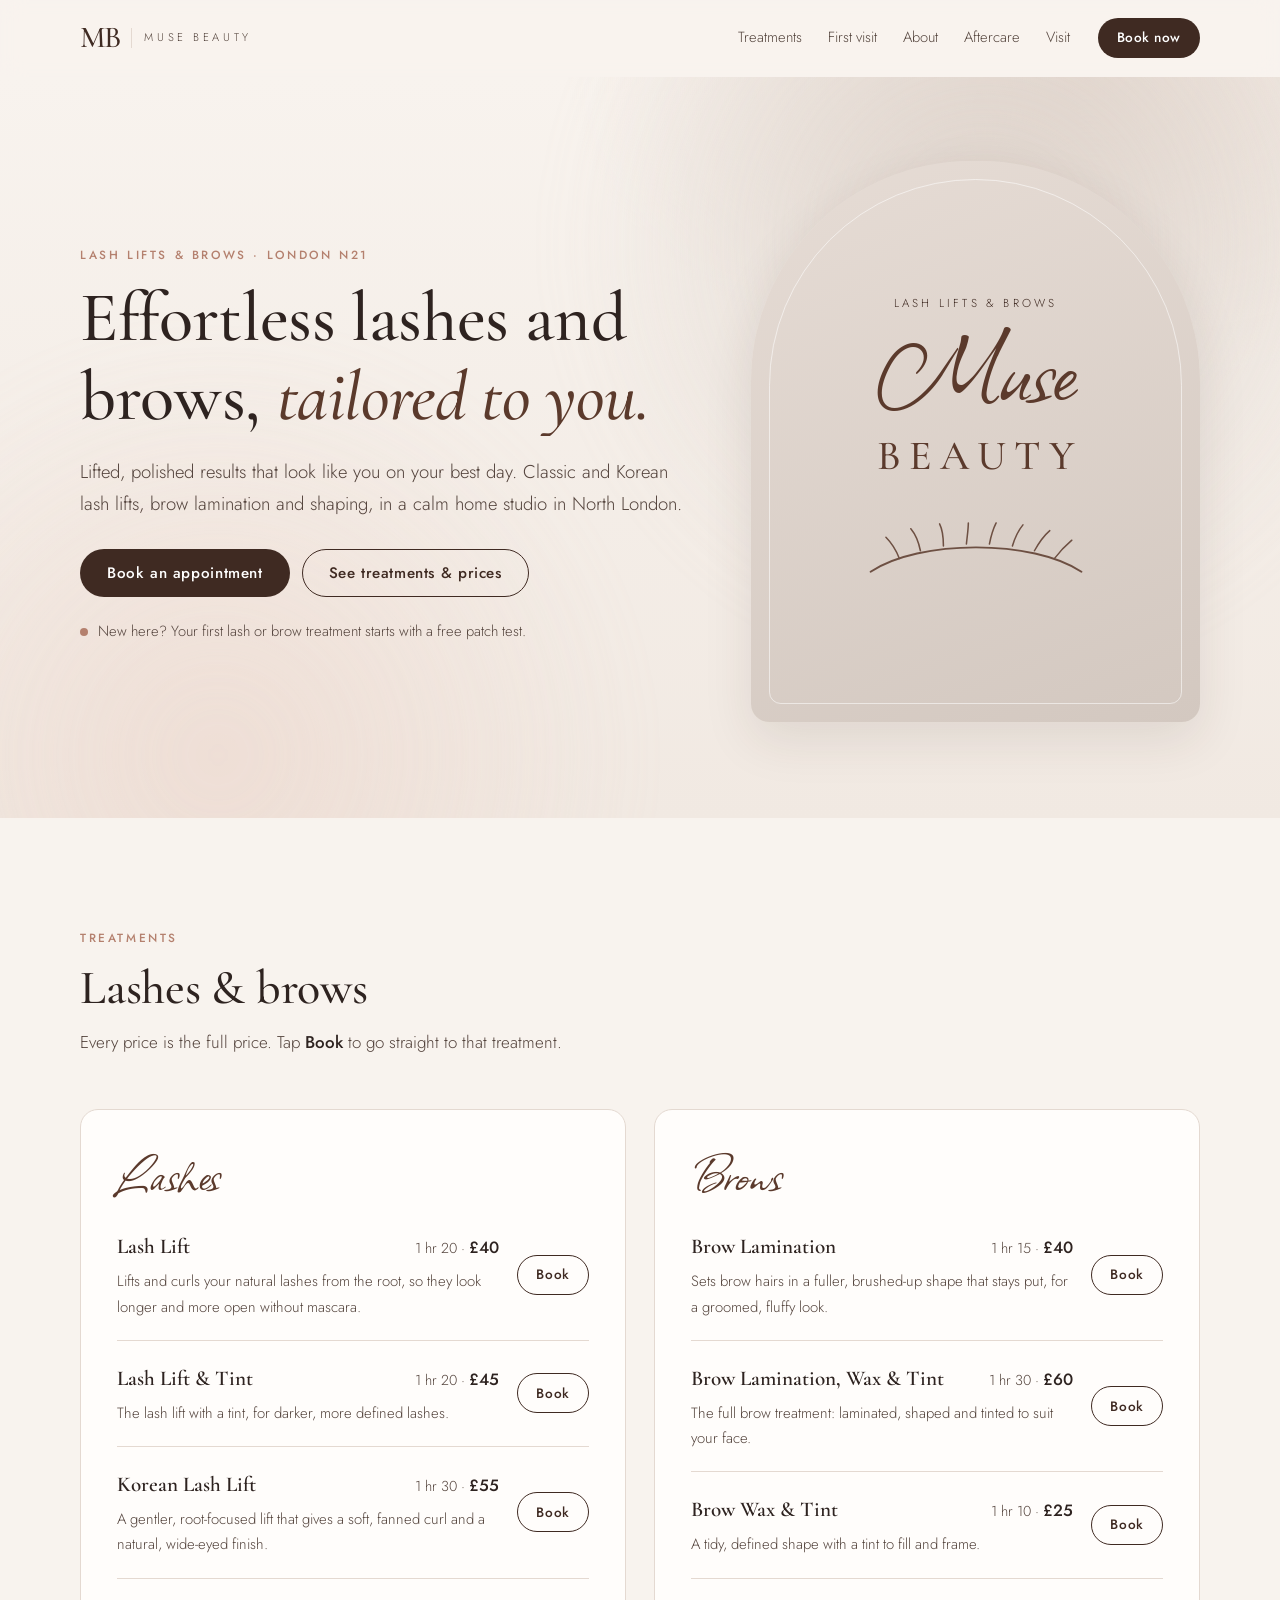
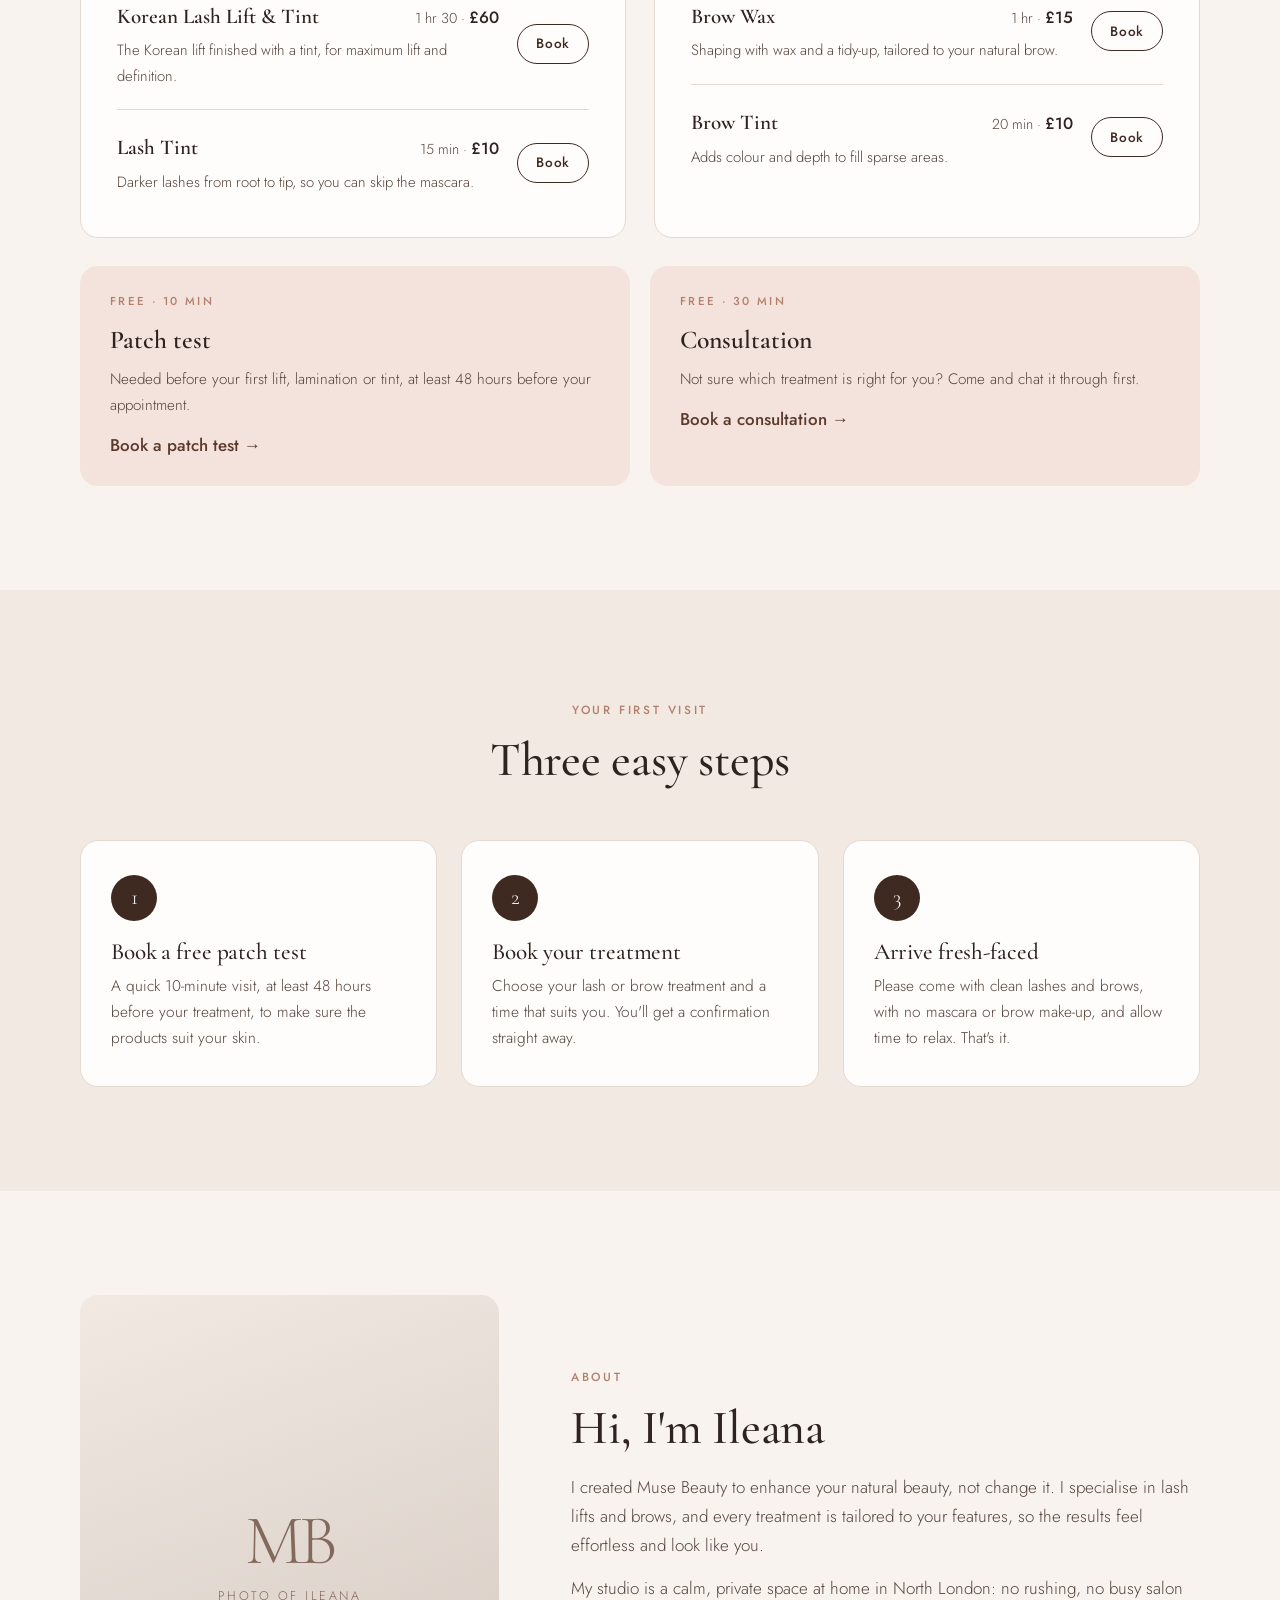
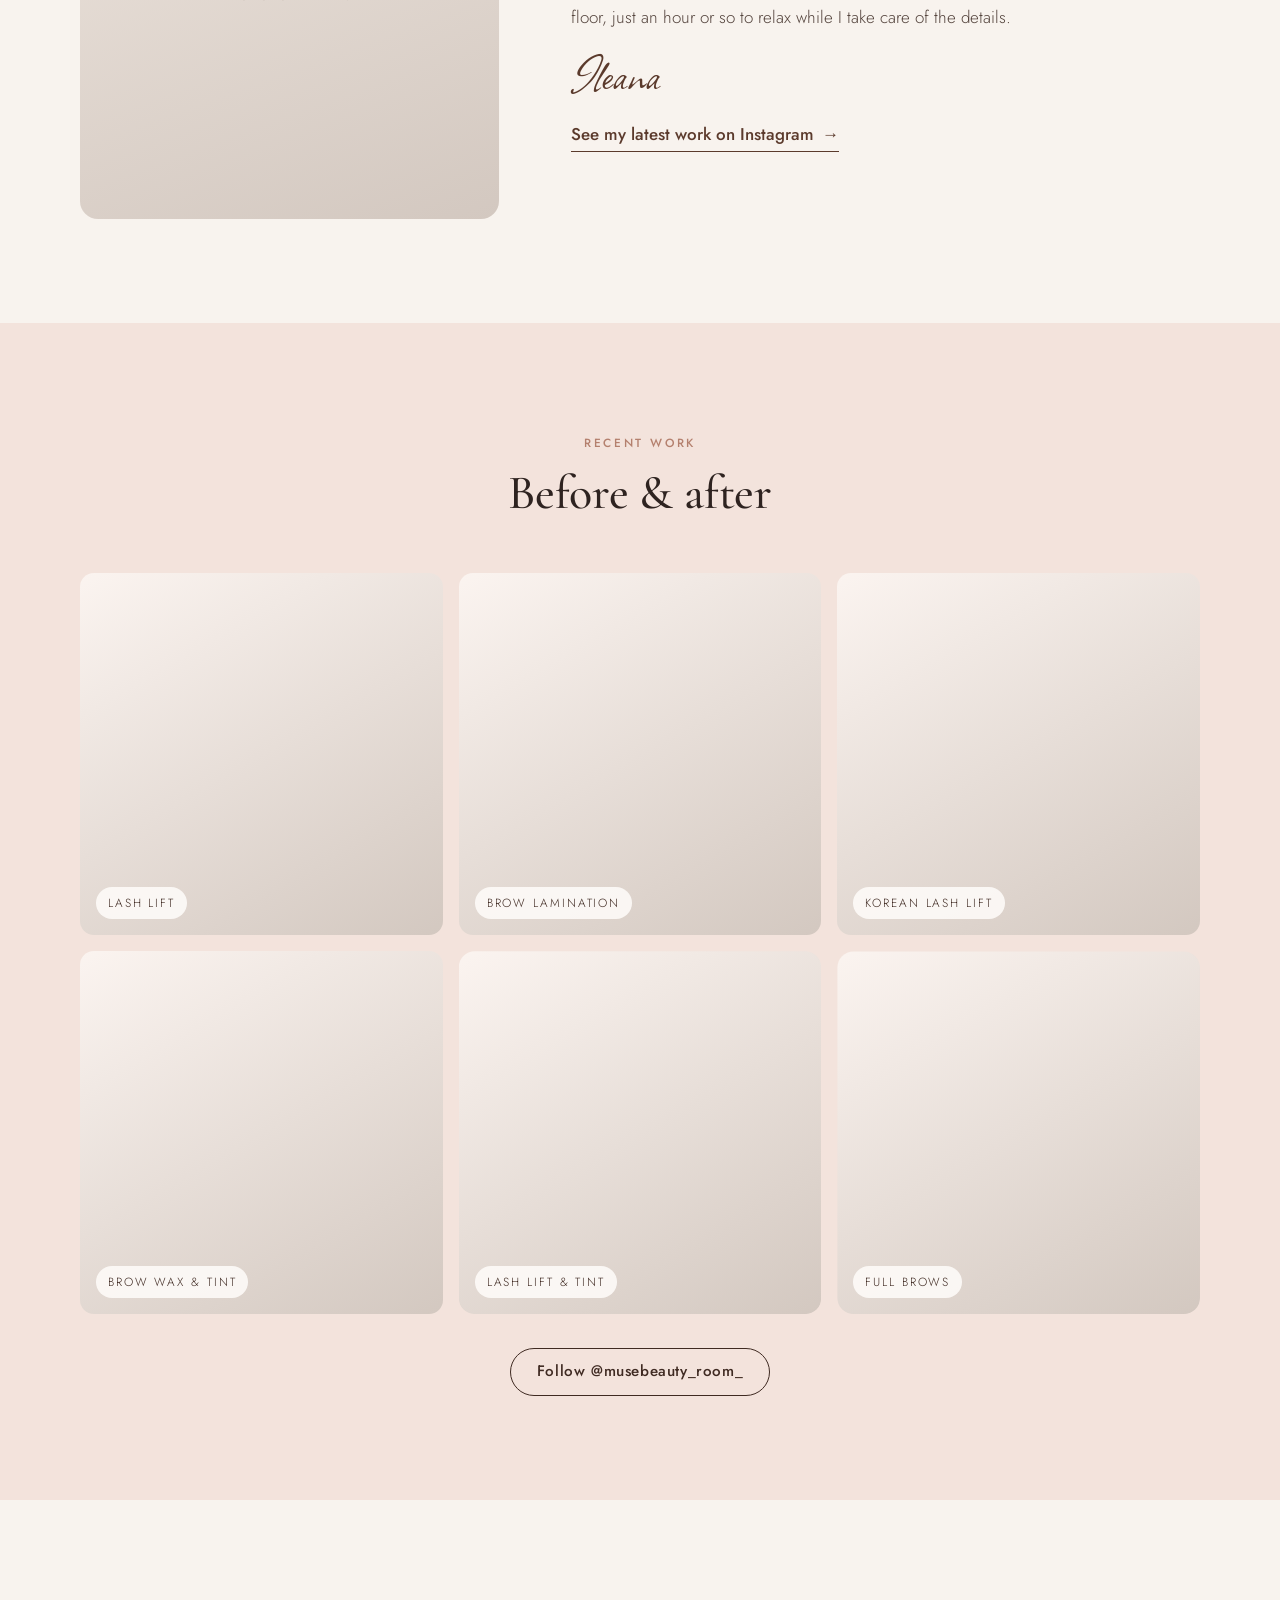
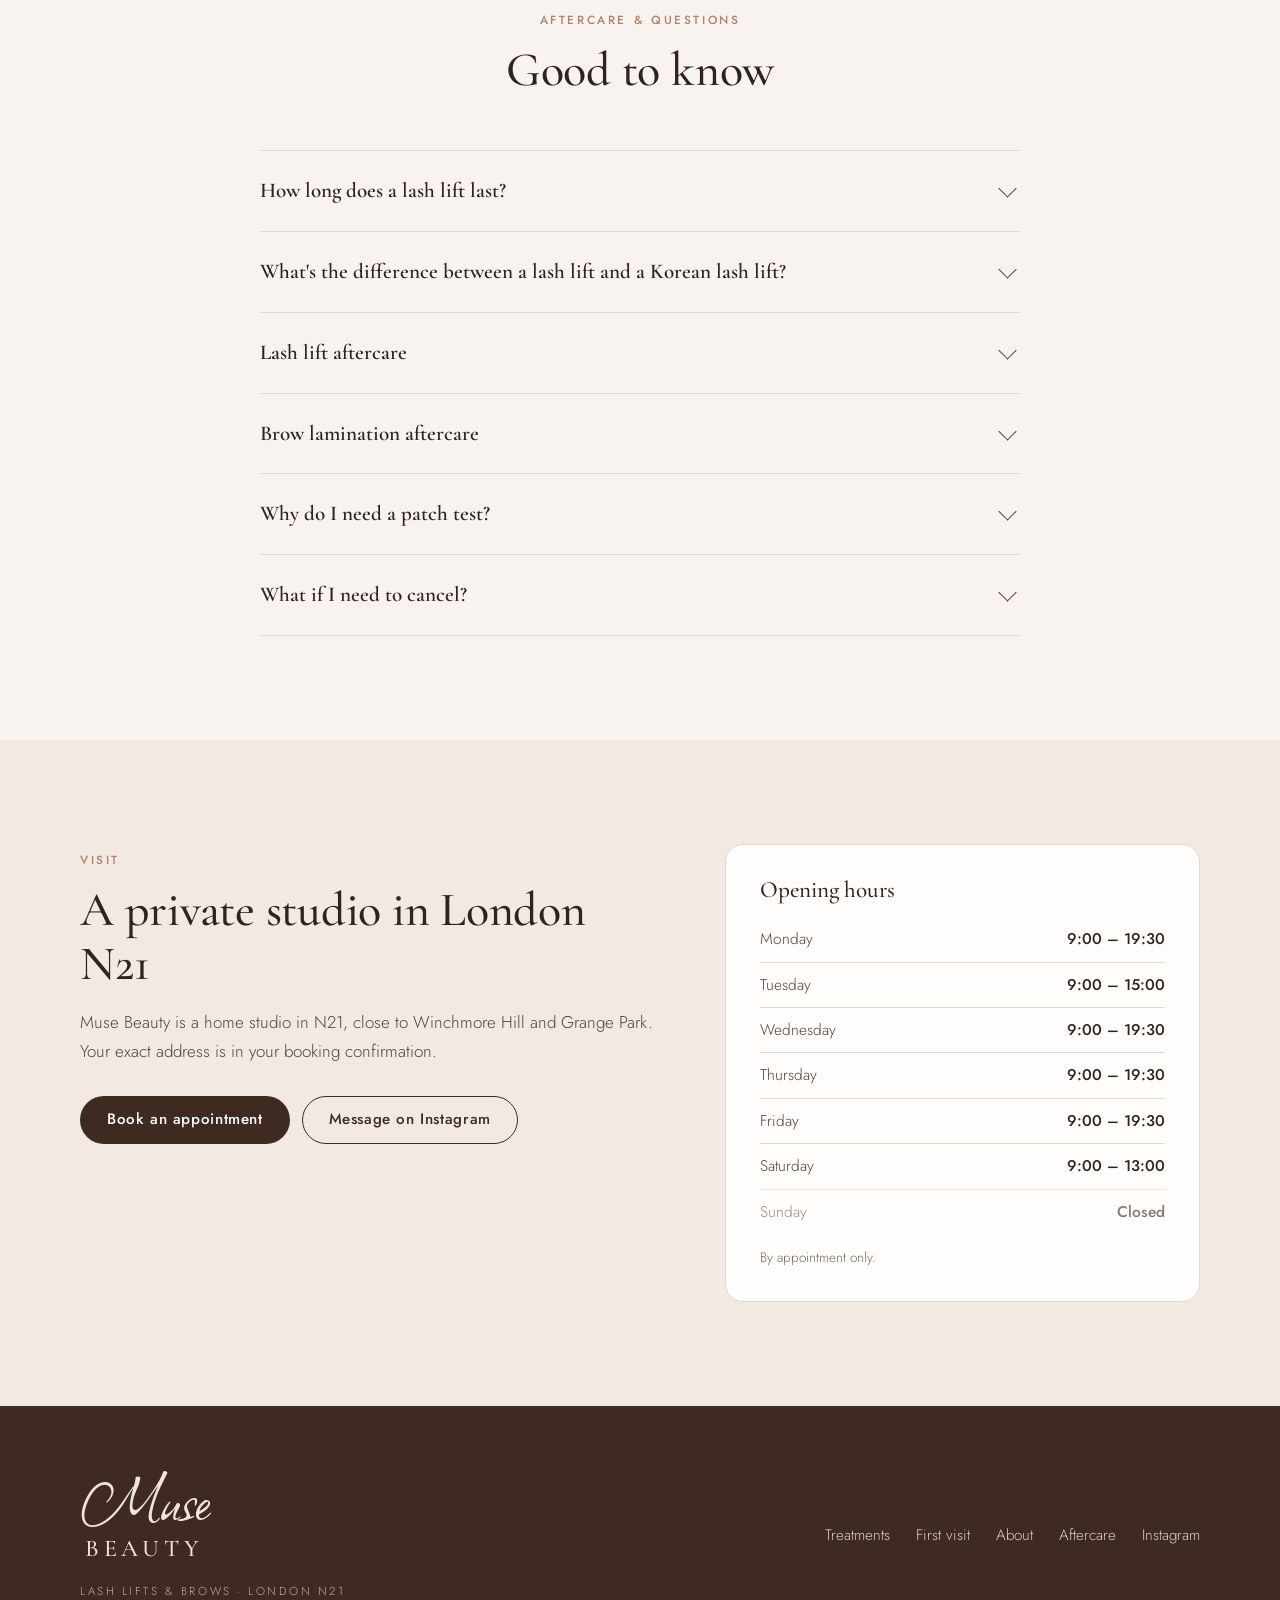
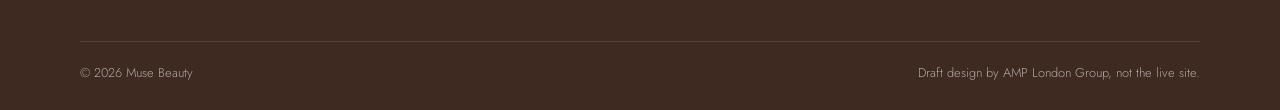
==== index.html @ 820473c1 "Muse Beauty draft preview" ====
<!doctype html>
<html lang="en-GB">
<head>
<meta charset="utf-8">
<meta name="viewport" content="width=device-width, initial-scale=1">
<title>Muse Beauty | Lash Lifts &amp; Brow Lamination in London N21</title>
<meta name="description" content="Lash lifts, Korean lash lifts, brow lamination, waxing and tinting by Ileana at Muse Beauty, a calm home studio in London N21. Book online in a minute.">
<meta name="robots" content="noindex, nofollow">
<meta name="theme-color" content="#F8F3EE">
<meta property="og:title" content="Muse Beauty | Lash Lifts &amp; Brows, London N21">
<meta property="og:description" content="Effortless, lifted lashes and polished brows, tailored to you. Book online.">
<meta property="og:type" content="website">
<link rel="icon" href="assets/favicon.svg" type="image/svg+xml">
<script type="application/ld+json">
{
  "@context": "https://schema.org",
  "@type": "BeautySalon",
  "name": "Muse Beauty",
  "description": "Lash lifts, Korean lash lifts, brow lamination, waxing and tinting in a home studio in London N21.",
  "address": { "@type": "PostalAddress", "addressLocality": "London", "postalCode": "N21", "addressCountry": "GB" },
  "employee": { "@type": "Person", "name": "Ileana Alexandrou", "jobTitle": "Lash lift and brow artist" },
  "sameAs": ["https://www.instagram.com/musebeauty_room_"],
  "openingHoursSpecification": [
    { "@type": "OpeningHoursSpecification", "dayOfWeek": ["Monday","Wednesday","Thursday","Friday"], "opens": "09:00", "closes": "19:30" },
    { "@type": "OpeningHoursSpecification", "dayOfWeek": "Tuesday", "opens": "09:00", "closes": "15:00" },
    { "@type": "OpeningHoursSpecification", "dayOfWeek": "Saturday", "opens": "09:00", "closes": "13:00" }
  ],
  "hasOfferCatalog": {
    "@type": "OfferCatalog",
    "name": "Lash and brow treatments",
    "itemListElement": [
      { "@type": "Offer", "price": "40.00", "priceCurrency": "GBP", "itemOffered": { "@type": "Service", "name": "Lash Lift" } },
      { "@type": "Offer", "price": "45.00", "priceCurrency": "GBP", "itemOffered": { "@type": "Service", "name": "Lash Lift and Tint" } },
      { "@type": "Offer", "price": "55.00", "priceCurrency": "GBP", "itemOffered": { "@type": "Service", "name": "Korean Lash Lift" } },
      { "@type": "Offer", "price": "60.00", "priceCurrency": "GBP", "itemOffered": { "@type": "Service", "name": "Korean Lash Lift and Tint" } },
      { "@type": "Offer", "price": "10.00", "priceCurrency": "GBP", "itemOffered": { "@type": "Service", "name": "Lash Tint" } },
      { "@type": "Offer", "price": "15.00", "priceCurrency": "GBP", "itemOffered": { "@type": "Service", "name": "Brow Wax" } },
      { "@type": "Offer", "price": "25.00", "priceCurrency": "GBP", "itemOffered": { "@type": "Service", "name": "Brow Wax and Tint" } },
      { "@type": "Offer", "price": "40.00", "priceCurrency": "GBP", "itemOffered": { "@type": "Service", "name": "Brow Lamination" } },
      { "@type": "Offer", "price": "60.00", "priceCurrency": "GBP", "itemOffered": { "@type": "Service", "name": "Brow Lamination, Wax and Tint" } },
      { "@type": "Offer", "price": "10.00", "priceCurrency": "GBP", "itemOffered": { "@type": "Service", "name": "Brow Tint" } }
    ]
  }
}
</script>
<script>!function(d){if(matchMedia('(prefers-reduced-motion: reduce)').matches)return;d.classList.add('amp-motion');setTimeout(function(){if(!(window.AMPMotion&&AMPMotion.ready)){d.classList.remove('amp-motion');d.setAttribute('data-amp-gaveup','')}},3000)}(document.documentElement)</script>
<link rel="stylesheet" href="motion-kit/amp-motion.css">
<link rel="preconnect" href="https://fonts.googleapis.com">
<link rel="preconnect" href="https://fonts.gstatic.com" crossorigin>
<link href="https://fonts.googleapis.com/css2?family=Allison&family=Cormorant+Garamond:ital,wght@0,500;0,600;1,500&family=Jost:wght@300;400;500&display=swap" rel="stylesheet">
<link rel="stylesheet" href="css/style.css">
</head>
<body>

<a class="skip" href="#treatments">Skip to treatments</a>

<header class="site-header" data-motion-header>
  <div class="wrap header-in">
    <a class="brand" href="#top" aria-label="Muse Beauty, home">
      <span class="mono" aria-hidden="true">MB</span>
      <span class="brand-name">Muse Beauty</span>
    </a>
    <nav class="nav" id="nav" aria-label="Main">
      <a href="#treatments">Treatments</a>
      <a href="#first-visit">First visit</a>
      <a href="#about">About</a>
      <a href="#aftercare">Aftercare</a>
      <a href="#visit">Visit</a>
    </nav>
    <a class="btn btn-dark btn-sm" href="https://bookings.gettimely.com/musebeauty1/bb/book" target="_blank" rel="noopener">Book now</a>
    <button class="nav-toggle" aria-label="Menu" aria-expanded="false" aria-controls="nav"><span></span><span></span></button>
  </div>
</header>

<main id="top">

<section class="hero" data-motion="wash">
  <div class="wrap hero-in">
    <div class="hero-copy">
      <span class="eyebrow" data-motion="rise">Lash lifts &amp; brows · London N21</span>
      <h1 data-motion="lines">Effortless lashes and brows, <em>tailored to you.</em></h1>
      <p class="lede" data-motion="rise">Lifted, polished results that look like you on your best day. Classic and Korean lash lifts, brow lamination and shaping, in a calm home studio in North London.</p>
      <div class="cta-row" data-motion="rise">
        <a class="btn btn-dark" href="https://bookings.gettimely.com/musebeauty1/bb/book" target="_blank" rel="noopener" data-motion="nudge" data-motion-delay="3">Book an appointment</a>
        <a class="btn btn-line" href="#treatments">See treatments &amp; prices</a>
      </div>
      <p class="hero-note" data-motion="rise"><span class="dot" aria-hidden="true"></span>New here? Your first lash or brow treatment starts with a free patch test.</p>
    </div>

    <div class="hero-card" data-motion="unveil" aria-hidden="true">
      <div class="card-inner">
        <span class="card-eyebrow">Lash Lifts &amp; Brows</span>
        <span class="script">Muse</span>
        <span class="serif-cap">Beauty</span>
        <svg class="lash" viewBox="0 0 240 70" fill="none">
          <path data-motion="draw" data-motion-delay="0.5" d="M10 52 C60 18 180 18 230 52" stroke="currentColor" stroke-width="2" stroke-linecap="round"/>
          <g data-motion="draw" data-motion-delay="0.9" stroke="currentColor" stroke-width="1.6" stroke-linecap="round">
            <path d="M40 38 C36 28 32 22 26 16"/><path d="M62 30 C60 20 57 13 52 7"/><path d="M86 25 C86 15 85 8 82 2"/>
            <path d="M110 23 C111 13 112 7 112 1"/><path d="M134 23 C136 13 138 7 141 1"/><path d="M158 25 C161 15 164 9 169 3"/>
            <path d="M181 30 C186 21 190 15 197 9"/><path d="M202 38 C208 30 213 25 220 19"/>
          </g>
        </svg>
      </div>
    </div>
  </div>
</section>

<section class="section" id="treatments">
  <div class="wrap">
    <div class="section-head" data-motion="rise">
      <span class="eyebrow">Treatments</span>
      <h2>Lashes &amp; brows</h2>
      <p class="sub">Every price is the full price. Tap <b>Book</b> to go straight to that treatment.</p>
    </div>

    <div class="menu-grid">
      <div class="menu-col" data-motion="rise">
        <h3 class="menu-title"><span class="script-sm">Lashes</span></h3>
        <ul class="menu">
          <li>
            <div class="m-main"><span class="m-name">Lash Lift</span><span class="m-meta">1 hr 20 · <b>£40</b></span></div>
            <p class="m-desc">Lifts and curls your natural lashes from the root, so they look longer and more open without mascara.</p>
            <a class="m-book" href="https://bookings.gettimely.com/musebeauty1/bb/book?product=5133040:SV" target="_blank" rel="noopener" aria-label="Book Lash Lift">Book</a>
          </li>
          <li>
            <div class="m-main"><span class="m-name">Lash Lift &amp; Tint</span><span class="m-meta">1 hr 20 · <b>£45</b></span></div>
            <p class="m-desc">The lash lift with a tint, for darker, more defined lashes.</p>
            <a class="m-book" href="https://bookings.gettimely.com/musebeauty1/bb/book?product=5133068:SV" target="_blank" rel="noopener" aria-label="Book Lash Lift and Tint">Book</a>
          </li>
          <li>
            <div class="m-main"><span class="m-name">Korean Lash Lift</span><span class="m-meta">1 hr 30 · <b>£55</b></span></div>
            <p class="m-desc">A gentler, root-focused lift that gives a soft, fanned curl and a natural, wide-eyed finish.</p>
            <a class="m-book" href="https://bookings.gettimely.com/musebeauty1/bb/book?product=5133069:SV" target="_blank" rel="noopener" aria-label="Book Korean Lash Lift">Book</a>
          </li>
          <li>
            <div class="m-main"><span class="m-name">Korean Lash Lift &amp; Tint</span><span class="m-meta">1 hr 30 · <b>£60</b></span></div>
            <p class="m-desc">The Korean lift finished with a tint, for maximum lift and definition.</p>
            <a class="m-book" href="https://bookings.gettimely.com/musebeauty1/bb/book?product=5133072:SV" target="_blank" rel="noopener" aria-label="Book Korean Lash Lift and Tint">Book</a>
          </li>
          <li>
            <div class="m-main"><span class="m-name">Lash Tint</span><span class="m-meta">15 min · <b>£10</b></span></div>
            <p class="m-desc">Darker lashes from root to tip, so you can skip the mascara.</p>
            <a class="m-book" href="https://bookings.gettimely.com/musebeauty1/bb/book?product=5133075:SV" target="_blank" rel="noopener" aria-label="Book Lash Tint">Book</a>
          </li>
        </ul>
      </div>

      <div class="menu-col" data-motion="rise">
        <h3 class="menu-title"><span class="script-sm">Brows</span></h3>
        <ul class="menu">
          <li>
            <div class="m-main"><span class="m-name">Brow Lamination</span><span class="m-meta">1 hr 15 · <b>£40</b></span></div>
            <p class="m-desc">Sets brow hairs in a fuller, brushed-up shape that stays put, for a groomed, fluffy look.</p>
            <a class="m-book" href="https://bookings.gettimely.com/musebeauty1/bb/book?product=5133083:SV" target="_blank" rel="noopener" aria-label="Book Brow Lamination">Book</a>
          </li>
          <li>
            <div class="m-main"><span class="m-name">Brow Lamination, Wax &amp; Tint</span><span class="m-meta">1 hr 30 · <b>£60</b></span></div>
            <p class="m-desc">The full brow treatment: laminated, shaped and tinted to suit your face.</p>
            <a class="m-book" href="https://bookings.gettimely.com/musebeauty1/bb/book?product=5133085:SV" target="_blank" rel="noopener" aria-label="Book Brow Lamination, Wax and Tint">Book</a>
          </li>
          <li>
            <div class="m-main"><span class="m-name">Brow Wax &amp; Tint</span><span class="m-meta">1 hr 10 · <b>£25</b></span></div>
            <p class="m-desc">A tidy, defined shape with a tint to fill and frame.</p>
            <a class="m-book" href="https://bookings.gettimely.com/musebeauty1/bb/book?product=5133081:SV" target="_blank" rel="noopener" aria-label="Book Brow Wax and Tint">Book</a>
          </li>
          <li>
            <div class="m-main"><span class="m-name">Brow Wax</span><span class="m-meta">1 hr · <b>£15</b></span></div>
            <p class="m-desc">Shaping with wax and a tidy-up, tailored to your natural brow.</p>
            <a class="m-book" href="https://bookings.gettimely.com/musebeauty1/bb/book?product=5133079:SV" target="_blank" rel="noopener" aria-label="Book Brow Wax">Book</a>
          </li>
          <li>
            <div class="m-main"><span class="m-name">Brow Tint</span><span class="m-meta">20 min · <b>£10</b></span></div>
            <p class="m-desc">Adds colour and depth to fill sparse areas.</p>
            <a class="m-book" href="https://bookings.gettimely.com/musebeauty1/bb/book?product=5133086:SV" target="_blank" rel="noopener" aria-label="Book Brow Tint">Book</a>
          </li>
        </ul>
      </div>
    </div>

    <div class="extras" data-motion="rise" data-motion-stagger>
      <a class="extra" href="https://bookings.gettimely.com/musebeauty1/bb/book?product=5296921:SV" target="_blank" rel="noopener">
        <span class="x-tag">Free · 10 min</span>
        <span class="x-name">Patch test</span>
        <span class="x-desc">Needed before your first lift, lamination or tint, at least 48 hours before your appointment.</span>
        <span class="x-cta">Book a patch test <span aria-hidden="true">→</span></span>
      </a>
      <a class="extra" href="https://bookings.gettimely.com/musebeauty1/bb/book?product=5327398:SV" target="_blank" rel="noopener">
        <span class="x-tag">Free · 30 min</span>
        <span class="x-name">Consultation</span>
        <span class="x-desc">Not sure which treatment is right for you? Come and chat it through first.</span>
        <span class="x-cta">Book a consultation <span aria-hidden="true">→</span></span>
      </a>
    </div>
  </div>
</section>

<section class="section linen" id="first-visit">
  <div class="wrap">
    <div class="section-head center" data-motion="rise">
      <span class="eyebrow">Your first visit</span>
      <h2>Three easy steps</h2>
    </div>
    <ol class="steps" data-motion="steps">
      <li><span class="n">1</span><h3>Book a free patch test</h3><p>A quick 10-minute visit, at least 48 hours before your treatment, to make sure the products suit your skin.</p></li>
      <li><span class="n">2</span><h3>Book your treatment</h3><p>Choose your lash or brow treatment and a time that suits you. You'll get a confirmation straight away.</p></li>
      <li><span class="n">3</span><h3>Arrive fresh-faced</h3><p>Please come with clean lashes and brows, with no mascara or brow make-up, and allow time to relax. That's it.</p></li>
    </ol>
  </div>
</section>

<section class="section" id="about">
  <div class="wrap about-in">
    <div class="about-photo" data-motion="unveil" role="img" aria-label="Photo of Ileana coming soon">
      <span class="ph-mono" aria-hidden="true">MB</span>
      <span class="ph-note">Photo of Ileana</span>
    </div>
    <div class="about-copy" data-motion="rise">
      <span class="eyebrow">About</span>
      <h2>Hi, I'm Ileana</h2>
      <p>I created Muse Beauty to enhance your natural beauty, not change it. I specialise in lash lifts and brows, and every treatment is tailored to your features, so the results feel effortless and look like you.</p>
      <p>My studio is a calm, private space at home in North London: no rushing, no busy salon floor, just an hour or so to relax while I take care of the details.</p>
      <p class="sign">Ileana</p>
      <a class="text-link" href="https://www.instagram.com/musebeauty_room_" target="_blank" rel="noopener">See my latest work on Instagram <span aria-hidden="true">→</span></a>
    </div>
  </div>
</section>

<section class="section blush" id="work">
  <div class="wrap">
    <div class="section-head center" data-motion="rise">
      <span class="eyebrow">Recent work</span>
      <h2>Before &amp; after</h2>
    </div>
    <div class="gallery" data-motion="unveil" data-motion-stagger>
      <figure class="g-tile"><span>Lash lift</span></figure>
      <figure class="g-tile"><span>Brow lamination</span></figure>
      <figure class="g-tile"><span>Korean lash lift</span></figure>
      <figure class="g-tile"><span>Brow wax &amp; tint</span></figure>
      <figure class="g-tile"><span>Lash lift &amp; tint</span></figure>
      <figure class="g-tile"><span>Full brows</span></figure>
    </div>
    <p class="center gallery-link" data-motion="rise"><a class="btn btn-line" href="https://www.instagram.com/musebeauty_room_" target="_blank" rel="noopener">Follow @musebeauty_room_</a></p>
  </div>
</section>

<section class="section" id="aftercare">
  <div class="wrap narrow">
    <div class="section-head center" data-motion="rise">
      <span class="eyebrow">Aftercare &amp; questions</span>
      <h2>Good to know</h2>
    </div>
    <div class="faq" data-motion="rise">
      <details>
        <summary>How long does a lash lift last?</summary>
        <p>Usually around 6 to 8 weeks, as your natural lashes grow and shed. Brow lamination usually lasts around 4 to 6 weeks.</p>
      </details>
      <details>
        <summary>What's the difference between a lash lift and a Korean lash lift?</summary>
        <p>Both curl your natural lashes. A Korean lash lift focuses the lift right at the root using a gentler method, giving a softer, fanned, wide-eyed look. Not sure which suits you? Book a free consultation.</p>
      </details>
      <details>
        <summary>Lash lift aftercare</summary>
        <ul>
          <li>Keep lashes dry for 24 hours: no steam, saunas, swimming or hot showers on the face.</li>
          <li>No mascara for 24 hours.</li>
          <li>Avoid oil-based make-up removers around the eyes.</li>
          <li>Try not to sleep face-down on the first night.</li>
        </ul>
      </details>
      <details>
        <summary>Brow lamination aftercare</summary>
        <ul>
          <li>Keep brows dry for 24 hours and avoid brow make-up.</li>
          <li>Brush them into place each morning.</li>
          <li>After 24 hours, a little nourishing brow oil helps keep them healthy.</li>
        </ul>
      </details>
      <details>
        <summary>Why do I need a patch test?</summary>
        <p>Lifting, lamination and tinting products can cause a reaction in a small number of people. A quick patch test at least 48 hours before your first treatment keeps you safe. It's free.</p>
      </details>
      <details>
        <summary>What if I need to cancel?</summary>
        <p>Please give at least 24 hours' notice so the time can be offered to someone else. You can manage your booking from your confirmation email.</p>
      </details>
    </div>
  </div>
</section>

<section class="section linen" id="visit">
  <div class="wrap visit-in">
    <div data-motion="rise">
      <span class="eyebrow">Visit</span>
      <h2>A private studio in London N21</h2>
      <p>Muse Beauty is a home studio in N21, close to Winchmore Hill and Grange Park. Your exact address is in your booking confirmation.</p>
      <div class="cta-row">
        <a class="btn btn-dark" href="https://bookings.gettimely.com/musebeauty1/bb/book" target="_blank" rel="noopener">Book an appointment</a>
        <a class="btn btn-line" href="https://www.instagram.com/musebeauty_room_" target="_blank" rel="noopener">Message on Instagram</a>
      </div>
    </div>
    <div class="hours" data-motion="rise">
      <h3>Opening hours</h3>
      <ul>
        <li><span>Monday</span><b>9:00 – 19:30</b></li>
        <li><span>Tuesday</span><b>9:00 – 15:00</b></li>
        <li><span>Wednesday</span><b>9:00 – 19:30</b></li>
        <li><span>Thursday</span><b>9:00 – 19:30</b></li>
        <li><span>Friday</span><b>9:00 – 19:30</b></li>
        <li><span>Saturday</span><b>9:00 – 13:00</b></li>
        <li class="closed"><span>Sunday</span><b>Closed</b></li>
      </ul>
      <p class="small">By appointment only.</p>
    </div>
  </div>
</section>

</main>

<footer class="site-footer">
  <div class="wrap footer-in">
    <div class="f-brand">
      <span class="script f-script">Muse</span>
      <span class="serif-cap f-cap">Beauty</span>
      <span class="f-tag">Lash Lifts &amp; Brows · London N21</span>
    </div>
    <nav class="f-links" aria-label="Footer">
      <a href="#treatments">Treatments</a>
      <a href="#first-visit">First visit</a>
      <a href="#about">About</a>
      <a href="#aftercare">Aftercare</a>
      <a href="https://www.instagram.com/musebeauty_room_" target="_blank" rel="noopener">Instagram</a>
    </nav>
  </div>
  <div class="wrap f-legal">
    <span>© 2026 Muse Beauty</span>
    <span>Draft design by AMP London Group, not the live site.</span>
  </div>
</footer>

<div class="book-bar" aria-label="Quick booking">
  <a class="btn btn-dark" href="https://bookings.gettimely.com/musebeauty1/bb/book" target="_blank" rel="noopener">Book now</a>
</div>

<script defer src="motion-kit/vendor/gsap.min.js"></script>
<script defer src="motion-kit/vendor/SplitText.min.js"></script>
<script defer src="motion-kit/vendor/DrawSVGPlugin.min.js"></script>
<script defer src="motion-kit/amp-motion.js"></script>
<script defer src="js/main.js"></script>
</body>
</html>
---- motion-kit/amp-motion.css ----
/*! AMP motion kit v1.1.0 · AMP London Group
   Start states apply ONLY under html.amp-motion (set by the head snippet, confirmed by
   amp-motion.js). No JS, reduced motion, or a kit that fails to load → everything is
   simply visible. Elements get .is-in when their entrance has finished. */

/* ---------- start states ---------- */

html.amp-motion [data-motion="rise"]:not([data-motion-stagger]):not(.is-in),
html.amp-motion [data-motion="rise"][data-motion-stagger] > :not(.is-in) {
  opacity: 0;
  transform: translateY(16px);
}

html.amp-motion [data-motion="unveil"]:not([data-motion-stagger]):not(.is-in),
html.amp-motion [data-motion="unveil"][data-motion-stagger] > :not(.is-in) {
  opacity: 0;
  transform: translateY(12px);
  clip-path: inset(10% 4% 10% 4% round 16px);
}

html.amp-motion [data-motion="lines"]:not(.is-in),
html.amp-motion [data-motion="draw"]:not(.is-in) { opacity: 0; }

/* CSS transitions on a site's cards would fight the tween; they come back with .is-in */
html.amp-motion [data-motion]:not(.is-in),
html.amp-motion [data-motion-stagger] > :not(.is-in) { transition: none !important; }

/* ---------- steps: unlit steps are dimmed, never hidden ---------- */

html.amp-motion [data-motion="steps"] > * { transition: opacity 0.6s ease; }
html.amp-motion [data-motion="steps"] > :not(.is-lit) { opacity: 0.42; }

/* ---------- wash: brand-colour light that drifts into place once, then rests ----------
   (layer injected by the kit; the drift waits, paused, until the section is on screen.
   Nothing loops: an endless animation costs CPU/GPU on every frame, for ever.) */

[data-motion="wash"] { position: relative; isolation: isolate; }
.amp-wash { position: absolute; inset: 0; overflow: hidden; z-index: 0; pointer-events: none; }
.amp-wash i {
  position: absolute;
  width: 70%;
  aspect-ratio: 1;
  border-radius: 50%;
  filter: blur(40px);
  opacity: 0.75;
  animation-duration: 9s;
  animation-timing-function: cubic-bezier(0.2, 0.7, 0.2, 1);
  animation-iteration-count: 1;
  animation-fill-mode: both;
  animation-play-state: paused;
}
[data-motion="wash"].is-washing .amp-wash i { animation-play-state: running; }
.amp-wash i:nth-child(1) {
  right: -12%; top: -38%;
  background: radial-gradient(circle, var(--wash-a, rgba(63, 176, 143, 0.55)) 0%, transparent 65%);
  animation-name: ampWashA;
}
.amp-wash i:nth-child(2) {
  left: -18%; bottom: -52%;
  background: radial-gradient(circle, var(--wash-b, rgba(238, 131, 84, 0.28)) 0%, transparent 65%);
  animation-name: ampWashB;
}
[data-motion="wash"] > :not(.amp-wash) { position: relative; z-index: 1; }

@keyframes ampWashA { from { transform: translate3d(14%, -12%, 0) scale(0.88); opacity: 0; } to { transform: none; opacity: 0.75; } }
@keyframes ampWashB { from { transform: translate3d(-12%, 12%, 0) scale(0.9); opacity: 0; } to { transform: none; opacity: 0.75; } }

/* ---------- nudge: one soft ring, once ---------- */

.amp-nudge { position: relative; }
.amp-nudge::after {
  content: "";
  position: absolute;
  inset: 0;
  border-radius: inherit;
  pointer-events: none;
  animation: ampNudge 1.4s cubic-bezier(0.2, 0.7, 0.2, 1) 1 both;
}
@keyframes ampNudge {
  from { box-shadow: 0 0 0 0 var(--motion-ring, rgba(23, 122, 101, 0.45)); }
  to { box-shadow: 0 0 0 16px transparent; }
}

/* ---------- belt and braces ---------- */

@media (prefers-reduced-motion: reduce) {
  .amp-wash i, .amp-nudge::after { animation: none !important; }
}
---- css/style.css ----
/* Muse Beauty, draft (Oct 2026). Brand from her logo: greige panel, cocoa script, cream paper.
   Type: Allison (the "Muse" signature), Cormorant Garamond (the BEAUTY capitals), Jost (body).
   Motion: motion-kit/ (data-motion labels). Everything is visible without JS or with reduced motion. */

:root {
  --cream: #F8F3EE;
  --paper: #FFFDFB;
  --linen: #F1E9E2;
  --greige: #D3C8C0;
  --taupe: #A08E82;
  --mocha: #5B3A2C;
  --cocoa: #3F2A22;
  --ink: #2E2320;
  --body: #54443D;
  --blush: #F3E3DC;
  --rose: #B4806E;
  --line: #E4D9D1;

  --wash-a: rgba(211, 200, 192, 0.85);
  --wash-b: rgba(234, 205, 193, 0.55);
  --motion-ring: rgba(91, 58, 44, 0.35);

  --script: "Allison", "Brush Script MT", cursive;
  --serif: "Cormorant Garamond", "Iowan Old Style", Georgia, serif;
  --sans: "Jost", -apple-system, "Segoe UI", Roboto, sans-serif;

  --header-h: 76px;
  --radius: 18px;
  --shadow: 0 18px 50px rgba(63, 42, 34, 0.10);
}

* { margin: 0; padding: 0; box-sizing: border-box; }
html { scroll-behavior: smooth; scroll-padding-top: calc(var(--header-h) + 12px); }
@media (prefers-reduced-motion: reduce) { html { scroll-behavior: auto; } }
body { font-family: var(--sans); font-weight: 300; font-size: 1.0625rem; line-height: 1.7; color: var(--body); background: var(--cream); -webkit-font-smoothing: antialiased; }
img { max-width: 100%; display: block; }
a { color: inherit; }
b, strong { font-weight: 500; color: var(--ink); }

.wrap { width: min(1120px, 100% - 40px); margin-inline: auto; }
.wrap.narrow { width: min(760px, 100% - 40px); }
.center { text-align: center; }
.skip { position: absolute; left: -999px; top: 8px; background: var(--cocoa); color: #fff; padding: 8px 14px; border-radius: 8px; z-index: 100; }
.skip:focus { left: 12px; }
:focus-visible { outline: 2px solid var(--mocha); outline-offset: 3px; border-radius: 4px; }

h1, h2, h3 { font-family: var(--serif); font-weight: 500; color: var(--ink); line-height: 1.12; letter-spacing: -0.005em; }
h1 { font-size: clamp(2.6rem, 6vw, 4.4rem); }
h1 em, h2 em { font-style: italic; color: var(--mocha); }
h2 { font-size: clamp(2.1rem, 4vw, 3rem); }
h3 { font-size: 1.45rem; }

.eyebrow { display: inline-block; font-size: 0.74rem; font-weight: 500; letter-spacing: 0.22em; text-transform: uppercase; color: var(--rose); margin-bottom: 14px; }
.lede { font-size: 1.16rem; max-width: 34em; margin-top: 20px; }
.small { font-size: 0.85rem; opacity: 0.8; }

/* buttons */
.btn { display: inline-flex; align-items: center; justify-content: center; gap: 8px; min-height: 48px; padding: 0 26px; border-radius: 999px; font: 500 0.95rem/1 var(--sans); letter-spacing: 0.04em; text-decoration: none; border: 1px solid transparent; transition: background 0.25s ease, color 0.25s ease, border-color 0.25s ease, transform 0.25s ease; cursor: pointer; }
.btn-dark { background: var(--cocoa); color: #fff; }
.btn-dark:hover { background: var(--mocha); transform: translateY(-1px); }
.btn-line { border-color: var(--cocoa); color: var(--cocoa); background: transparent; }
.btn-line:hover { background: var(--cocoa); color: #fff; }
.btn-sm { min-height: 40px; padding: 0 18px; font-size: 0.85rem; }
.cta-row { display: flex; flex-wrap: wrap; gap: 12px; margin-top: 30px; }
.text-link { display: inline-flex; gap: 8px; margin-top: 18px; color: var(--mocha); font-weight: 500; text-decoration: none; border-bottom: 1px solid currentColor; padding-bottom: 2px; }

/* header */
.site-header { position: sticky; top: 0; z-index: 50; background: rgba(248, 243, 238, 0.86); backdrop-filter: saturate(140%) blur(12px); -webkit-backdrop-filter: saturate(140%) blur(12px); border-bottom: 1px solid transparent; transition: border-color 0.3s ease, box-shadow 0.3s ease; }
.site-header.is-scrolled { border-bottom-color: var(--line); box-shadow: 0 6px 24px rgba(63, 42, 34, 0.06); }
.header-in { height: var(--header-h); display: flex; align-items: center; gap: 28px; }
.brand { display: flex; align-items: center; gap: 12px; text-decoration: none; margin-right: auto; }
.mono { font-family: var(--serif); font-weight: 500; font-size: 1.9rem; letter-spacing: -0.06em; color: var(--cocoa); line-height: 1; }
.brand-name { font-size: 0.7rem; letter-spacing: 0.32em; text-transform: uppercase; color: var(--body); padding-left: 12px; border-left: 1px solid var(--line); }
.nav { display: flex; gap: 26px; }
.nav a { text-decoration: none; font-size: 0.92rem; color: var(--body); position: relative; padding: 6px 0; }
.nav a::after { content: ""; position: absolute; left: 0; right: 0; bottom: 0; height: 1px; background: var(--mocha); transform: scaleX(0); transform-origin: left; transition: transform 0.3s ease; }
.nav a:hover::after { transform: scaleX(1); }
.nav-toggle { display: none; width: 44px; height: 44px; border: 1px solid var(--line); border-radius: 50%; background: transparent; position: relative; cursor: pointer; }
.nav-toggle span { position: absolute; left: 13px; right: 13px; height: 1.5px; background: var(--cocoa); transition: transform 0.3s ease, top 0.3s ease; }
.nav-toggle span:first-child { top: 18px; } .nav-toggle span:last-child { top: 25px; }
.nav-toggle[aria-expanded="true"] span:first-child { top: 21px; transform: rotate(45deg); }
.nav-toggle[aria-expanded="true"] span:last-child { top: 21px; transform: rotate(-45deg); }

/* hero */
.hero { position: relative; overflow: hidden; background: radial-gradient(800px 480px at 85% 0%, #EADFD7 0%, transparent 65%), linear-gradient(180deg, var(--cream), var(--linen)); }
.hero-in { position: relative; z-index: 2; display: grid; grid-template-columns: 1.15fr 0.85fr; gap: 64px; align-items: center; padding-block: 84px 96px; }
.hero h1 { max-width: 12em; }
.hero-note { display: flex; align-items: center; gap: 10px; margin-top: 22px; font-size: 0.92rem; }
.hero-note .dot { width: 8px; height: 8px; border-radius: 50%; background: var(--rose); flex-shrink: 0; }

.hero-card { aspect-ratio: 4 / 5; border-radius: 220px 220px var(--radius) var(--radius); background: linear-gradient(160deg, #E6DCD5 0%, var(--greige) 100%); box-shadow: var(--shadow); padding: 18px; }
.card-inner { height: 100%; border-radius: 210px 210px 12px 12px; border: 1px solid rgba(255, 255, 255, 0.55); display: flex; flex-direction: column; align-items: center; justify-content: center; text-align: center; color: var(--mocha); padding: 24px; }
.card-eyebrow { font-size: 0.72rem; letter-spacing: 0.28em; text-transform: uppercase; color: var(--cocoa); margin-bottom: 10px; }
.script { font-family: var(--script); font-size: clamp(5rem, 9vw, 7.4rem); line-height: 0.8; color: var(--mocha); }
.serif-cap { font-family: var(--serif); font-weight: 500; font-size: clamp(1.9rem, 3.4vw, 2.6rem); letter-spacing: 0.2em; text-transform: uppercase; color: var(--mocha); margin-top: 6px; padding-left: 0.2em; }
.lash { width: 72%; max-width: 230px; margin-top: 30px; color: var(--mocha); opacity: 0.85; }

/* sections */
.section { padding-block: 104px; }
.section.linen { background: var(--linen); }
.section.blush { background: var(--blush); }
.section-head { margin-bottom: 52px; max-width: 640px; }
.section-head.center { margin-inline: auto; text-align: center; }
.section-head .sub { margin-top: 12px; }

/* treatment menu */
.menu-grid { display: grid; grid-template-columns: 1fr 1fr; gap: 28px; }
.menu-col { background: var(--paper); border: 1px solid var(--line); border-radius: var(--radius); padding: 36px 36px 22px; }
.menu-title { margin-bottom: 6px; }
.script-sm { font-family: var(--script); font-weight: 400; font-size: 3.6rem; line-height: 1; color: var(--mocha); }
.menu { list-style: none; }
.menu li { display: grid; grid-template-columns: 1fr auto; column-gap: 18px; align-items: center; padding: 20px 0; border-top: 1px solid var(--line); }
.menu li:first-child { border-top: none; }
.m-main { display: flex; flex-wrap: wrap; align-items: baseline; justify-content: space-between; gap: 4px 14px; }
.m-name { font-family: var(--serif); font-size: 1.32rem; font-weight: 600; color: var(--ink); }
.m-meta { font-size: 0.9rem; white-space: nowrap; }
.m-meta b { font-size: 1.02rem; }
.m-desc { grid-column: 1; font-size: 0.93rem; margin-top: 4px; }
.m-book { grid-column: 2; grid-row: 1 / span 2; align-self: center; display: inline-flex; align-items: center; min-height: 40px; padding: 0 18px; border-radius: 999px; border: 1px solid var(--cocoa); color: var(--cocoa); text-decoration: none; font-weight: 500; font-size: 0.85rem; letter-spacing: 0.05em; transition: background 0.25s ease, color 0.25s ease; }
.m-book:hover { background: var(--cocoa); color: #fff; }

.extras { display: grid; grid-template-columns: 1fr 1fr; gap: 20px; margin-top: 28px; }
.extra { display: flex; flex-direction: column; gap: 6px; padding: 26px 30px; border-radius: var(--radius); background: var(--blush); text-decoration: none; transition: transform 0.3s ease, box-shadow 0.3s ease; }
.extra:hover { transform: translateY(-3px); box-shadow: var(--shadow); }
.x-tag { font-size: 0.72rem; letter-spacing: 0.2em; text-transform: uppercase; color: var(--rose); font-weight: 500; }
.x-name { font-family: var(--serif); font-size: 1.6rem; font-weight: 600; color: var(--ink); }
.x-desc { font-size: 0.95rem; }
.x-cta { margin-top: 6px; font-weight: 500; color: var(--mocha); }

/* first visit steps */
.steps { list-style: none; display: grid; grid-template-columns: repeat(3, 1fr); gap: 24px; counter-reset: s; }
.steps li { background: var(--paper); border-radius: var(--radius); padding: 34px 30px; border: 1px solid var(--line); transition: opacity 0.6s ease; }
.steps .n { display: grid; place-items: center; width: 46px; height: 46px; border-radius: 50%; background: var(--cocoa); color: #fff; font-family: var(--serif); font-size: 1.35rem; margin-bottom: 18px; }
.steps h3 { margin-bottom: 8px; }
.steps p { font-size: 0.97rem; }
html.amp-motion .steps > :not(.is-lit) { opacity: 0.45; }

/* about */
.about-in { display: grid; grid-template-columns: 0.8fr 1.2fr; gap: 72px; align-items: center; }
.about-photo { aspect-ratio: 4 / 5; border-radius: var(--radius); background: linear-gradient(160deg, var(--linen), var(--greige)); display: flex; flex-direction: column; align-items: center; justify-content: center; gap: 10px; color: var(--mocha); }
.ph-mono { font-family: var(--serif); font-size: 4.4rem; letter-spacing: -0.06em; line-height: 1; opacity: 0.7; }
.ph-note { font-size: 0.78rem; letter-spacing: 0.2em; text-transform: uppercase; opacity: 0.7; }
.about-copy p + p { margin-top: 14px; }
.about-copy h2 { margin-bottom: 18px; }
.sign { font-family: var(--script); font-size: 3.4rem; line-height: 1; color: var(--mocha); margin-top: 16px !important; }

/* gallery (placeholders until her photos are supplied) */
.gallery { display: grid; grid-template-columns: repeat(3, 1fr); gap: 16px; }
.g-tile { aspect-ratio: 1; border-radius: 14px; background: linear-gradient(150deg, #FBF4F0, var(--greige)); display: flex; align-items: flex-end; padding: 16px; }
.g-tile span { font-size: 0.74rem; letter-spacing: 0.16em; text-transform: uppercase; color: var(--cocoa); background: rgba(255, 253, 251, 0.85); padding: 6px 12px; border-radius: 999px; }
.gallery-link { margin-top: 34px; }

/* faq */
.faq details { border-top: 1px solid var(--line); }
.faq details:last-child { border-bottom: 1px solid var(--line); }
.faq summary { list-style: none; cursor: pointer; padding: 22px 44px 22px 0; position: relative; font-family: var(--serif); font-size: 1.32rem; font-weight: 600; color: var(--ink); }
.faq summary::-webkit-details-marker { display: none; }
.faq summary::after { content: ""; position: absolute; right: 6px; top: 50%; width: 12px; height: 12px; border-right: 1.5px solid var(--mocha); border-bottom: 1.5px solid var(--mocha); transform: translateY(-70%) rotate(45deg); transition: transform 0.3s ease; }
.faq details[open] summary::after { transform: translateY(-30%) rotate(225deg); }
.faq details > p, .faq details > ul { padding: 0 0 22px; }
.faq ul { padding-left: 20px !important; }
.faq li + li { margin-top: 6px; }

/* visit */
.visit-in { display: grid; grid-template-columns: 1.1fr 0.9fr; gap: 64px; align-items: start; }
.visit-in h2 { margin-bottom: 16px; }
.hours { background: var(--paper); border: 1px solid var(--line); border-radius: var(--radius); padding: 32px 34px; }
.hours h3 { margin-bottom: 14px; }
.hours ul { list-style: none; }
.hours li { display: flex; justify-content: space-between; padding: 9px 0; border-top: 1px solid var(--line); font-size: 0.97rem; }
.hours li:first-child { border-top: none; }
.hours li.closed { opacity: 0.6; }
.hours .small { margin-top: 12px; }

/* footer */
.site-footer { background: var(--cocoa); color: rgba(255, 255, 255, 0.78); padding-top: 64px; }
.footer-in { display: flex; justify-content: space-between; align-items: center; gap: 32px; flex-wrap: wrap; padding-bottom: 40px; }
.f-brand { display: flex; flex-direction: column; align-items: flex-start; }
.f-script { color: #F1E4DC; font-size: 4.6rem; }
.f-cap { color: #F1E4DC; font-size: 1.5rem; margin-top: 0; }
.f-tag { font-size: 0.72rem; letter-spacing: 0.22em; text-transform: uppercase; margin-top: 12px; opacity: 0.8; }
.f-links { display: flex; flex-wrap: wrap; gap: 10px 26px; }
.f-links a { text-decoration: none; font-size: 0.95rem; }
.f-links a:hover { color: #fff; }
.f-legal { display: flex; justify-content: space-between; flex-wrap: wrap; gap: 10px; border-top: 1px solid rgba(255, 255, 255, 0.14); padding-block: 20px 26px; font-size: 0.8rem; opacity: 0.75; }

/* mobile booking bar */
.book-bar { display: none; }

@media (max-width: 960px) {
  .nav { display: none; position: absolute; top: var(--header-h); left: 0; right: 0; flex-direction: column; gap: 0; background: var(--cream); border-bottom: 1px solid var(--line); padding: 8px 20px 18px; box-shadow: 0 16px 30px rgba(63, 42, 34, 0.08); }
  .nav.is-open { display: flex; }
  .nav a { padding: 14px 0; font-size: 1.05rem; border-bottom: 1px solid var(--line); }
  .nav a::after { display: none; }
  .nav-toggle { display: block; }
  .header-in > .btn { display: none; }
  .hero-in { grid-template-columns: 1fr; gap: 44px; padding-block: 52px 70px; }
  .hero-card { max-width: 360px; width: 100%; margin-inline: auto; }
  .menu-grid, .extras, .steps, .about-in, .visit-in { grid-template-columns: 1fr; }
  .about-in { gap: 40px; } .about-photo { max-width: 420px; }
  .visit-in { gap: 36px; }
  .gallery { grid-template-columns: repeat(2, 1fr); }
  .section { padding-block: 76px; }
  .book-bar { display: block; position: fixed; left: 0; right: 0; bottom: 0; z-index: 40; padding: 10px 16px calc(10px + env(safe-area-inset-bottom)); background: rgba(248, 243, 238, 0.94); backdrop-filter: blur(10px); -webkit-backdrop-filter: blur(10px); border-top: 1px solid var(--line); }
  .book-bar .btn { width: 100%; }
  body { padding-bottom: 76px; }
}
@media (max-width: 560px) {
  :root { --header-h: 66px; }
  .brand-name { display: none; }
  .menu-col { padding: 26px 22px 14px; }
  .menu li { grid-template-columns: 1fr; }
  .m-book { grid-column: 1; grid-row: auto; justify-self: start; margin-top: 12px; }
  .script-sm { font-size: 3.1rem; }
  .hours { padding: 26px 22px; }
}
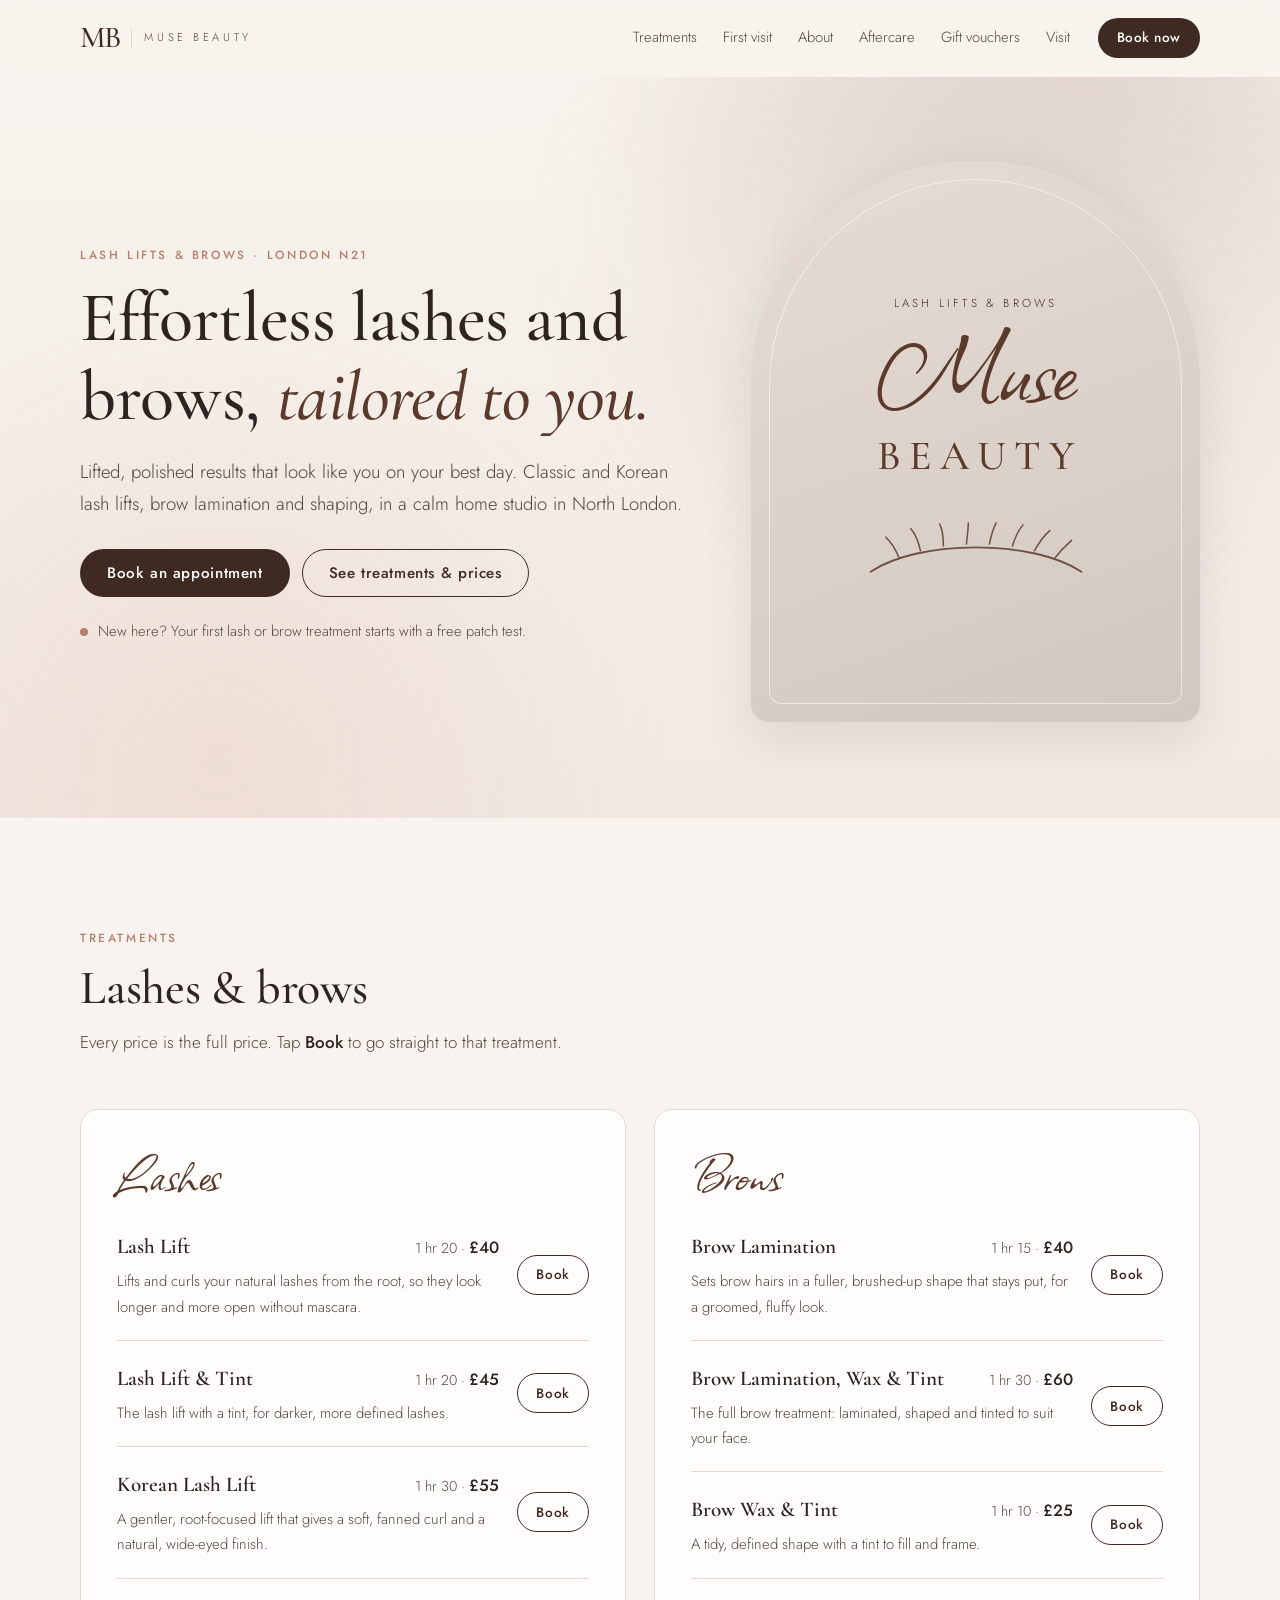
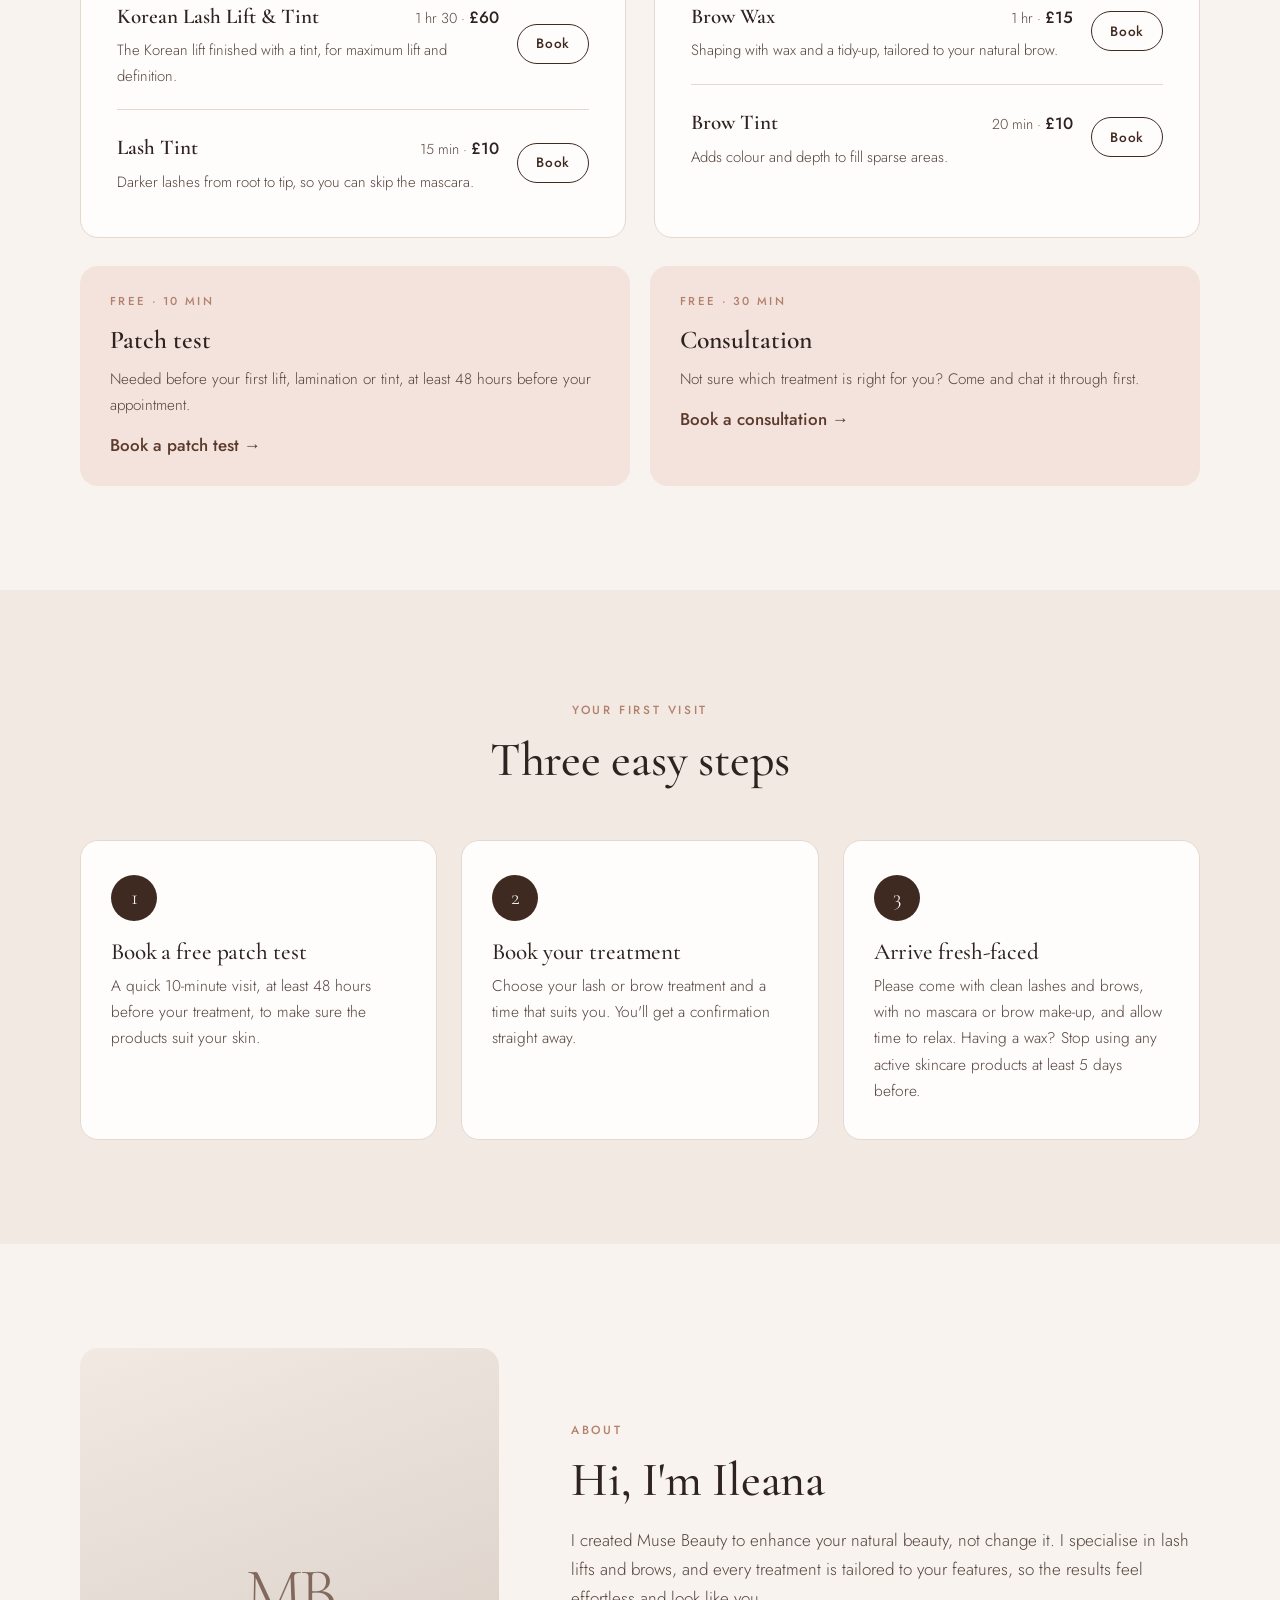
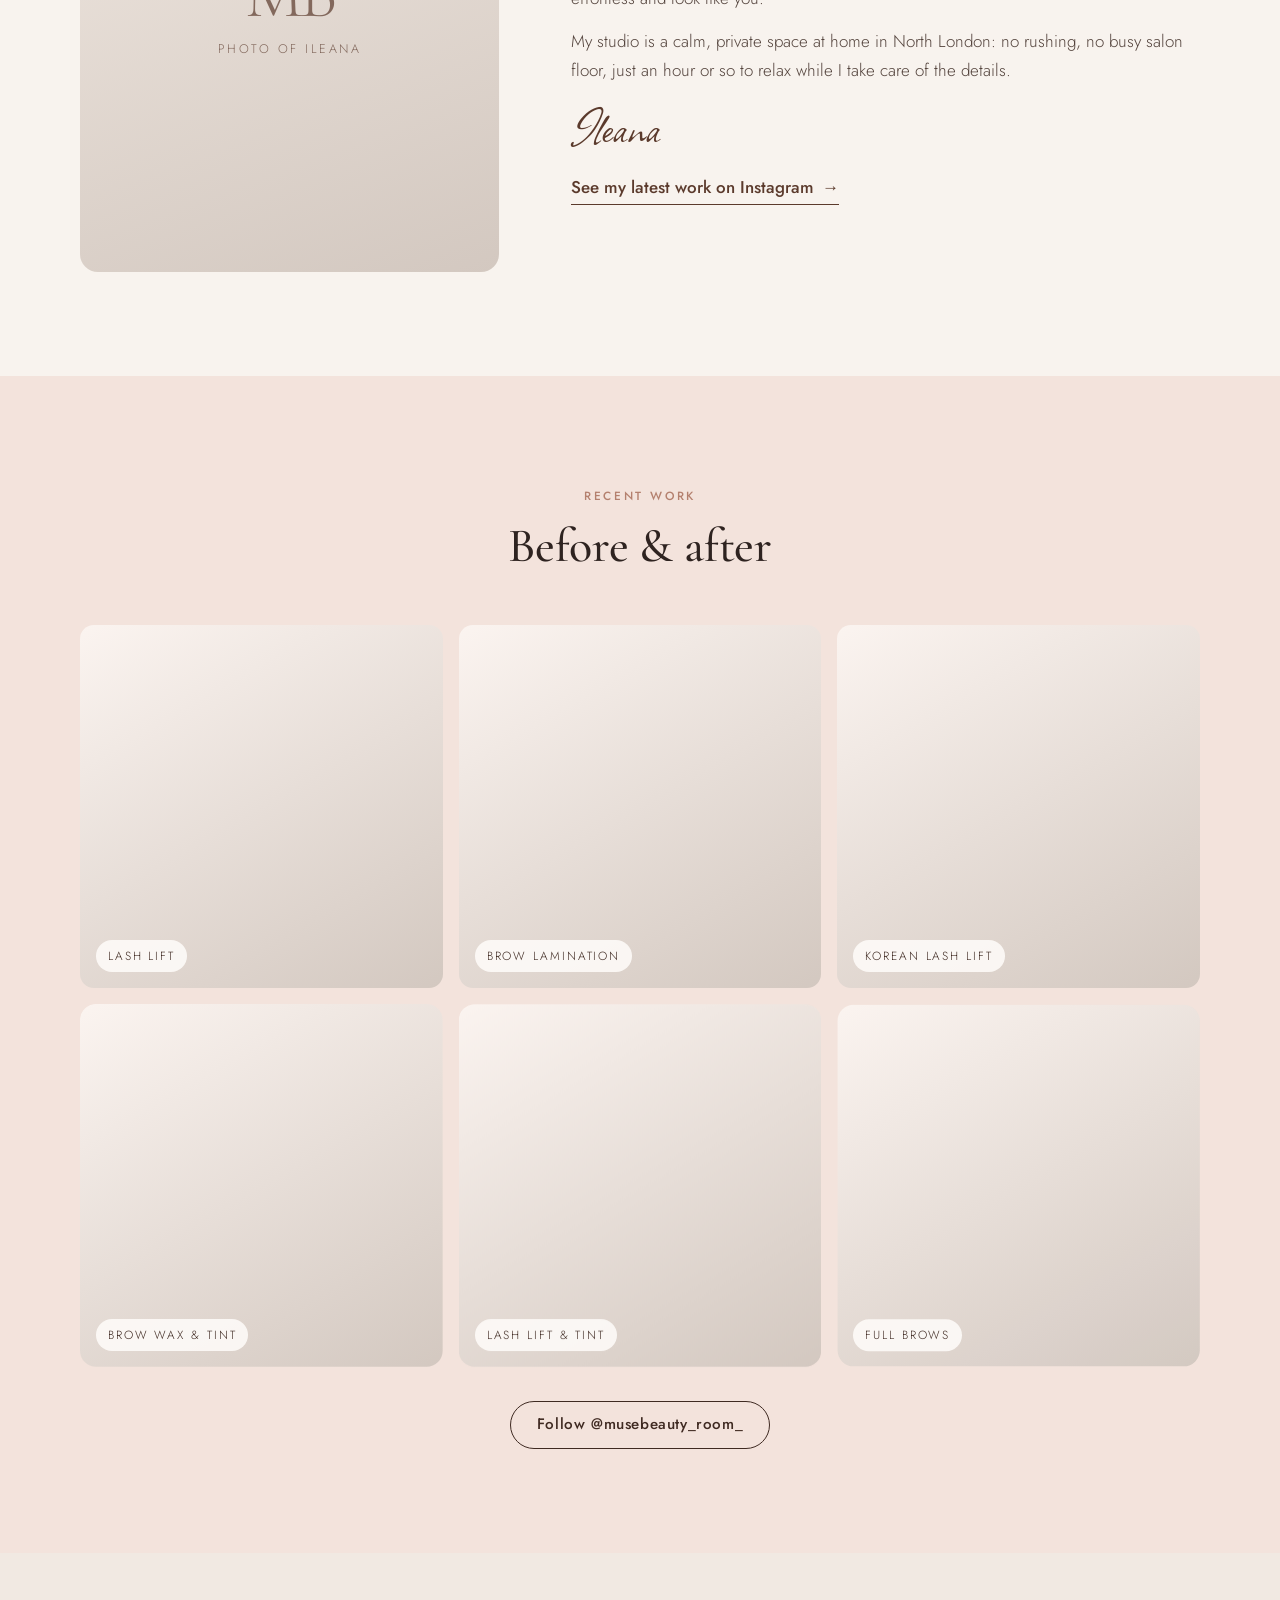
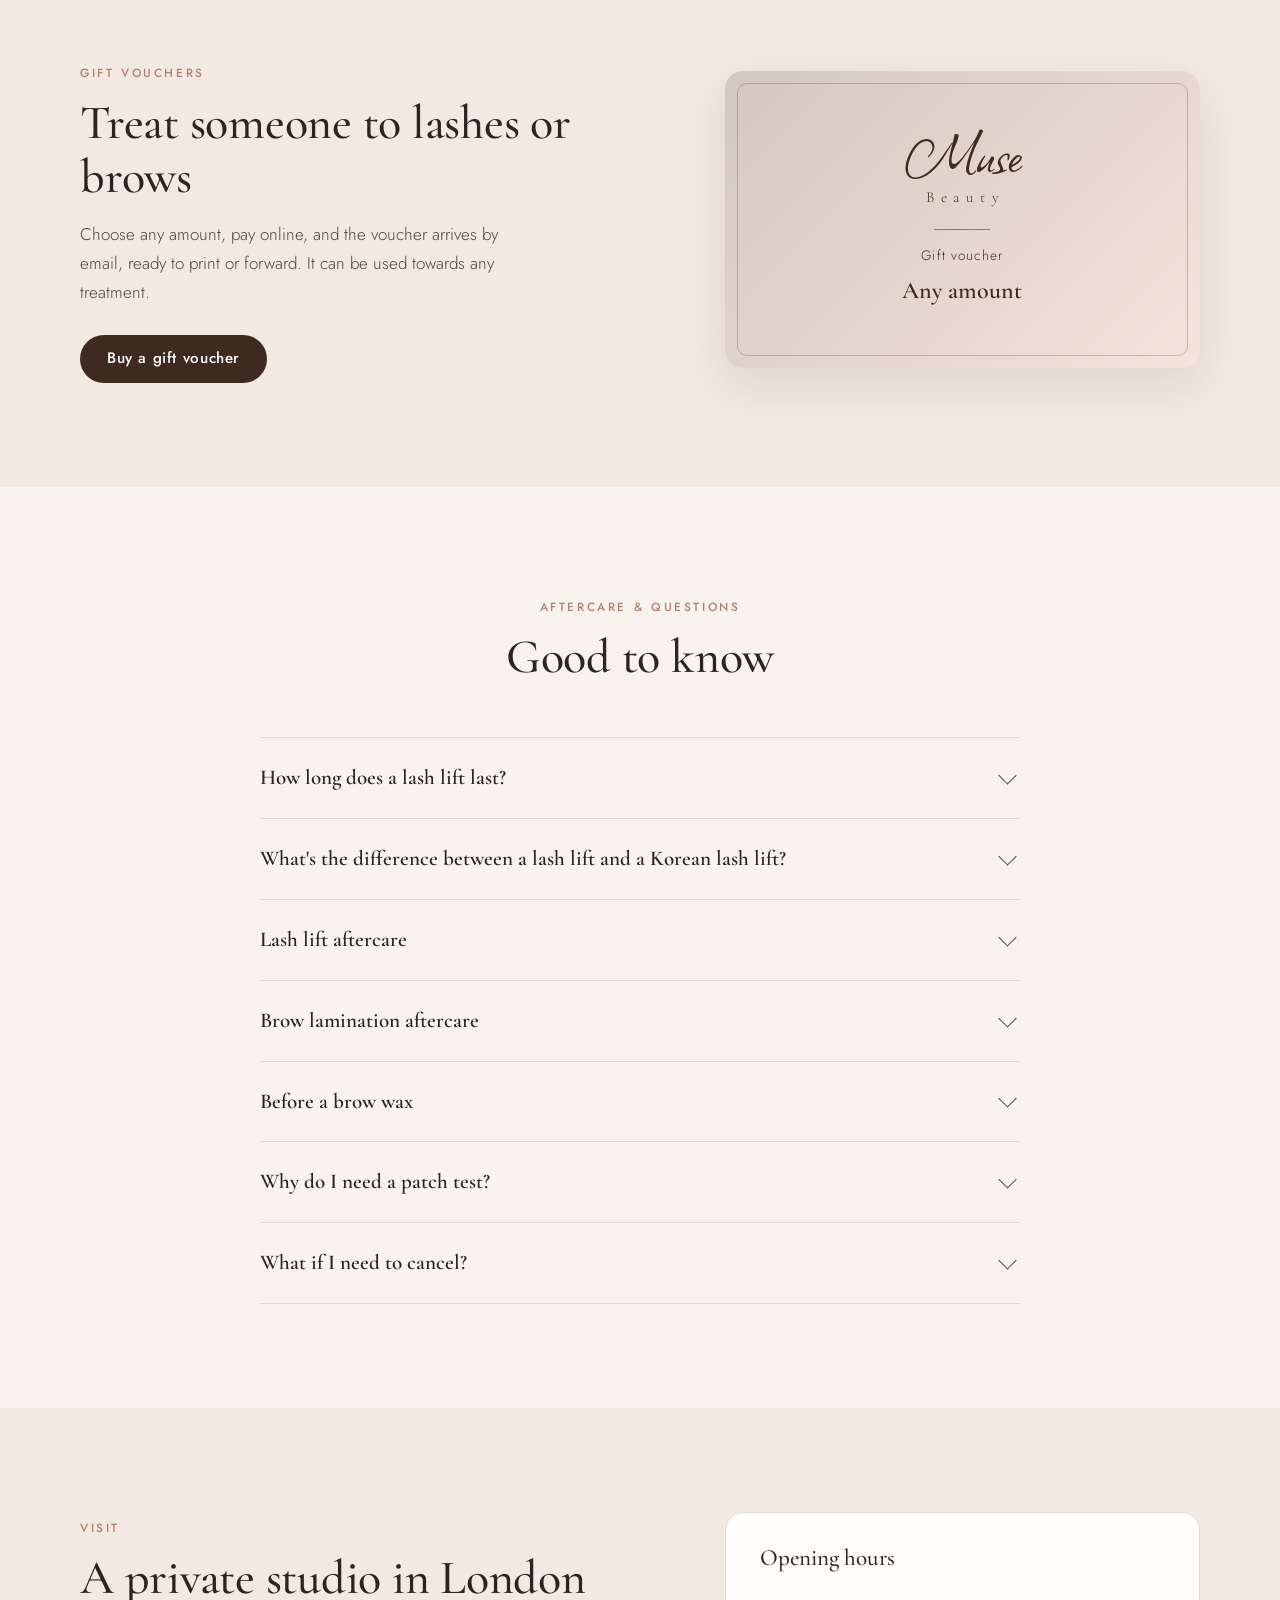
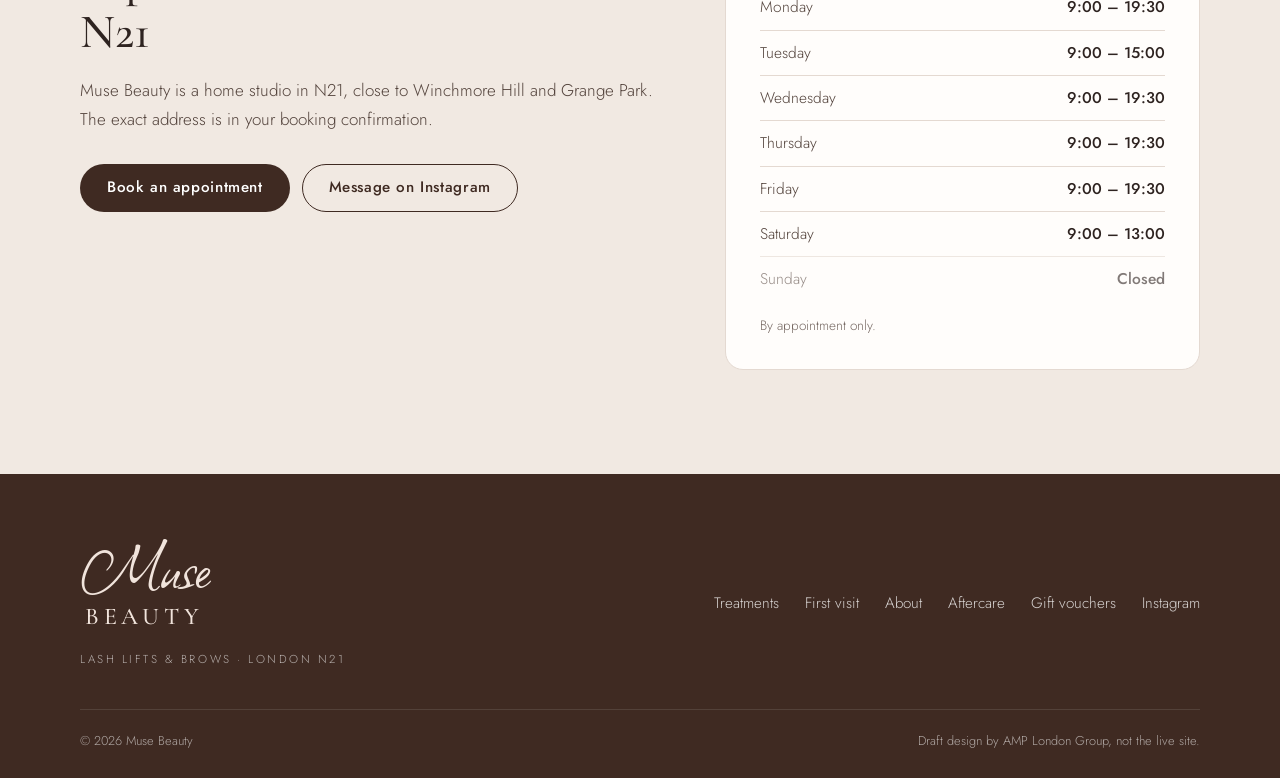
==== commit 5438b975: "Ileana's changes: 48h cancellation, wax skincare note, gift vouchers, address wording Co-Authored-By" ====
--- a/index.html
+++ b/index.html
@@ -65,6 +65,7 @@
       <a href="#first-visit">First visit</a>
       <a href="#about">About</a>
       <a href="#aftercare">Aftercare</a>
+      <a href="#vouchers">Gift vouchers</a>
       <a href="#visit">Visit</a>
     </nav>
     <a class="btn btn-dark btn-sm" href="https://bookings.gettimely.com/musebeauty1/bb/book" target="_blank" rel="noopener">Book now</a>
@@ -203,7 +204,7 @@
     <ol class="steps" data-motion="steps">
       <li><span class="n">1</span><h3>Book a free patch test</h3><p>A quick 10-minute visit, at least 48 hours before your treatment, to make sure the products suit your skin.</p></li>
       <li><span class="n">2</span><h3>Book your treatment</h3><p>Choose your lash or brow treatment and a time that suits you. You'll get a confirmation straight away.</p></li>
-      <li><span class="n">3</span><h3>Arrive fresh-faced</h3><p>Please come with clean lashes and brows, with no mascara or brow make-up, and allow time to relax. That's it.</p></li>
+      <li><span class="n">3</span><h3>Arrive fresh-faced</h3><p>Please come with clean lashes and brows, with no mascara or brow make-up, and allow time to relax. Having a wax? Stop using any active skincare products at least 5 days before.</p></li>
     </ol>
   </div>
 </section>
@@ -243,6 +244,24 @@
   </div>
 </section>
 
+<section class="section linen" id="vouchers">
+  <div class="wrap voucher-in">
+    <div class="voucher-copy" data-motion="rise">
+      <span class="eyebrow">Gift vouchers</span>
+      <h2>Treat someone to lashes or brows</h2>
+      <p>Choose any amount, pay online, and the voucher arrives by email, ready to print or forward. It can be used towards any treatment.</p>
+      <a class="btn btn-dark" href="https://musebeauty1.gettimely.com/#gift-vouchers" target="_blank" rel="noopener">Buy a gift voucher</a>
+    </div>
+    <div class="voucher-card" data-motion="unveil" aria-hidden="true">
+      <span class="v-script">Muse</span>
+      <span class="v-cap">Beauty</span>
+      <span class="v-rule"></span>
+      <span class="v-label">Gift voucher</span>
+      <span class="v-amount">Any amount</span>
+    </div>
+  </div>
+</section>
+
 <section class="section" id="aftercare">
   <div class="wrap narrow">
     <div class="section-head center" data-motion="rise">
@@ -276,12 +295,16 @@
         </ul>
       </details>
       <details>
+        <summary>Before a brow wax</summary>
+        <p>It's recommended that you stop using any active skincare products, such as retinol or exfoliating acids, for at least 5 days before your wax appointment. Active products make the skin more sensitive, so waxing over them can cause redness or lifting. If you're unsure about something you use, ask before you book.</p>
+      </details>
+      <details>
         <summary>Why do I need a patch test?</summary>
         <p>Lifting, lamination and tinting products can cause a reaction in a small number of people. A quick patch test at least 48 hours before your first treatment keeps you safe. It's free.</p>
       </details>
       <details>
         <summary>What if I need to cancel?</summary>
-        <p>Please give at least 24 hours' notice so the time can be offered to someone else. You can manage your booking from your confirmation email.</p>
+        <p>Please give at least 48 hours' notice so the time can be offered to someone else. You can manage your booking from your confirmation email.</p>
       </details>
     </div>
   </div>
@@ -292,7 +315,7 @@
     <div data-motion="rise">
       <span class="eyebrow">Visit</span>
       <h2>A private studio in London N21</h2>
-      <p>Muse Beauty is a home studio in N21, close to Winchmore Hill and Grange Park. Your exact address is in your booking confirmation.</p>
+      <p>Muse Beauty is a home studio in N21, close to Winchmore Hill and Grange Park. The exact address is in your booking confirmation.</p>
       <div class="cta-row">
         <a class="btn btn-dark" href="https://bookings.gettimely.com/musebeauty1/bb/book" target="_blank" rel="noopener">Book an appointment</a>
         <a class="btn btn-line" href="https://www.instagram.com/musebeauty_room_" target="_blank" rel="noopener">Message on Instagram</a>
@@ -328,6 +351,7 @@
       <a href="#first-visit">First visit</a>
       <a href="#about">About</a>
       <a href="#aftercare">Aftercare</a>
+      <a href="#vouchers">Gift vouchers</a>
       <a href="https://www.instagram.com/musebeauty_room_" target="_blank" rel="noopener">Instagram</a>
     </nav>
   </div>
--- a/css/style.css
+++ b/css/style.css
@@ -214,3 +214,16 @@
   .script-sm { font-size: 3.1rem; }
   .hours { padding: 26px 22px; }
 }
+
+/* Gift vouchers (added 14 Nov 2026) */
+.voucher-in { display: grid; grid-template-columns: 1.1fr 0.9fr; gap: 64px; align-items: center; }
+.voucher-copy h2 { margin-bottom: 16px; }
+.voucher-copy p { margin-bottom: 28px; max-width: 46ch; }
+.voucher-card { aspect-ratio: 1.6; border-radius: var(--radius); background: linear-gradient(135deg, var(--greige), var(--blush)); box-shadow: var(--shadow); display: flex; flex-direction: column; align-items: center; justify-content: center; gap: 4px; color: var(--cocoa); position: relative; }
+.voucher-card::before { content: ""; position: absolute; inset: 12px; border: 1px solid rgba(63, 42, 34, 0.25); border-radius: calc(var(--radius) - 8px); }
+.v-script { font-family: var(--script); font-size: 4.2rem; line-height: 0.8; }
+.v-cap { font-family: var(--serif); letter-spacing: 0.45em; font-size: 0.95rem; margin-right: -0.45em; }
+.v-rule { width: 56px; height: 1px; background: var(--mocha); margin: 14px 0 10px; opacity: 0.6; }
+.v-label { font-size: 0.85rem; letter-spacing: 0.08em; }
+.v-amount { font-family: var(--serif); font-size: 1.5rem; font-weight: 600; }
+@media (max-width: 960px) { .voucher-in { grid-template-columns: 1fr; gap: 36px; } .voucher-card { max-width: 420px; } }
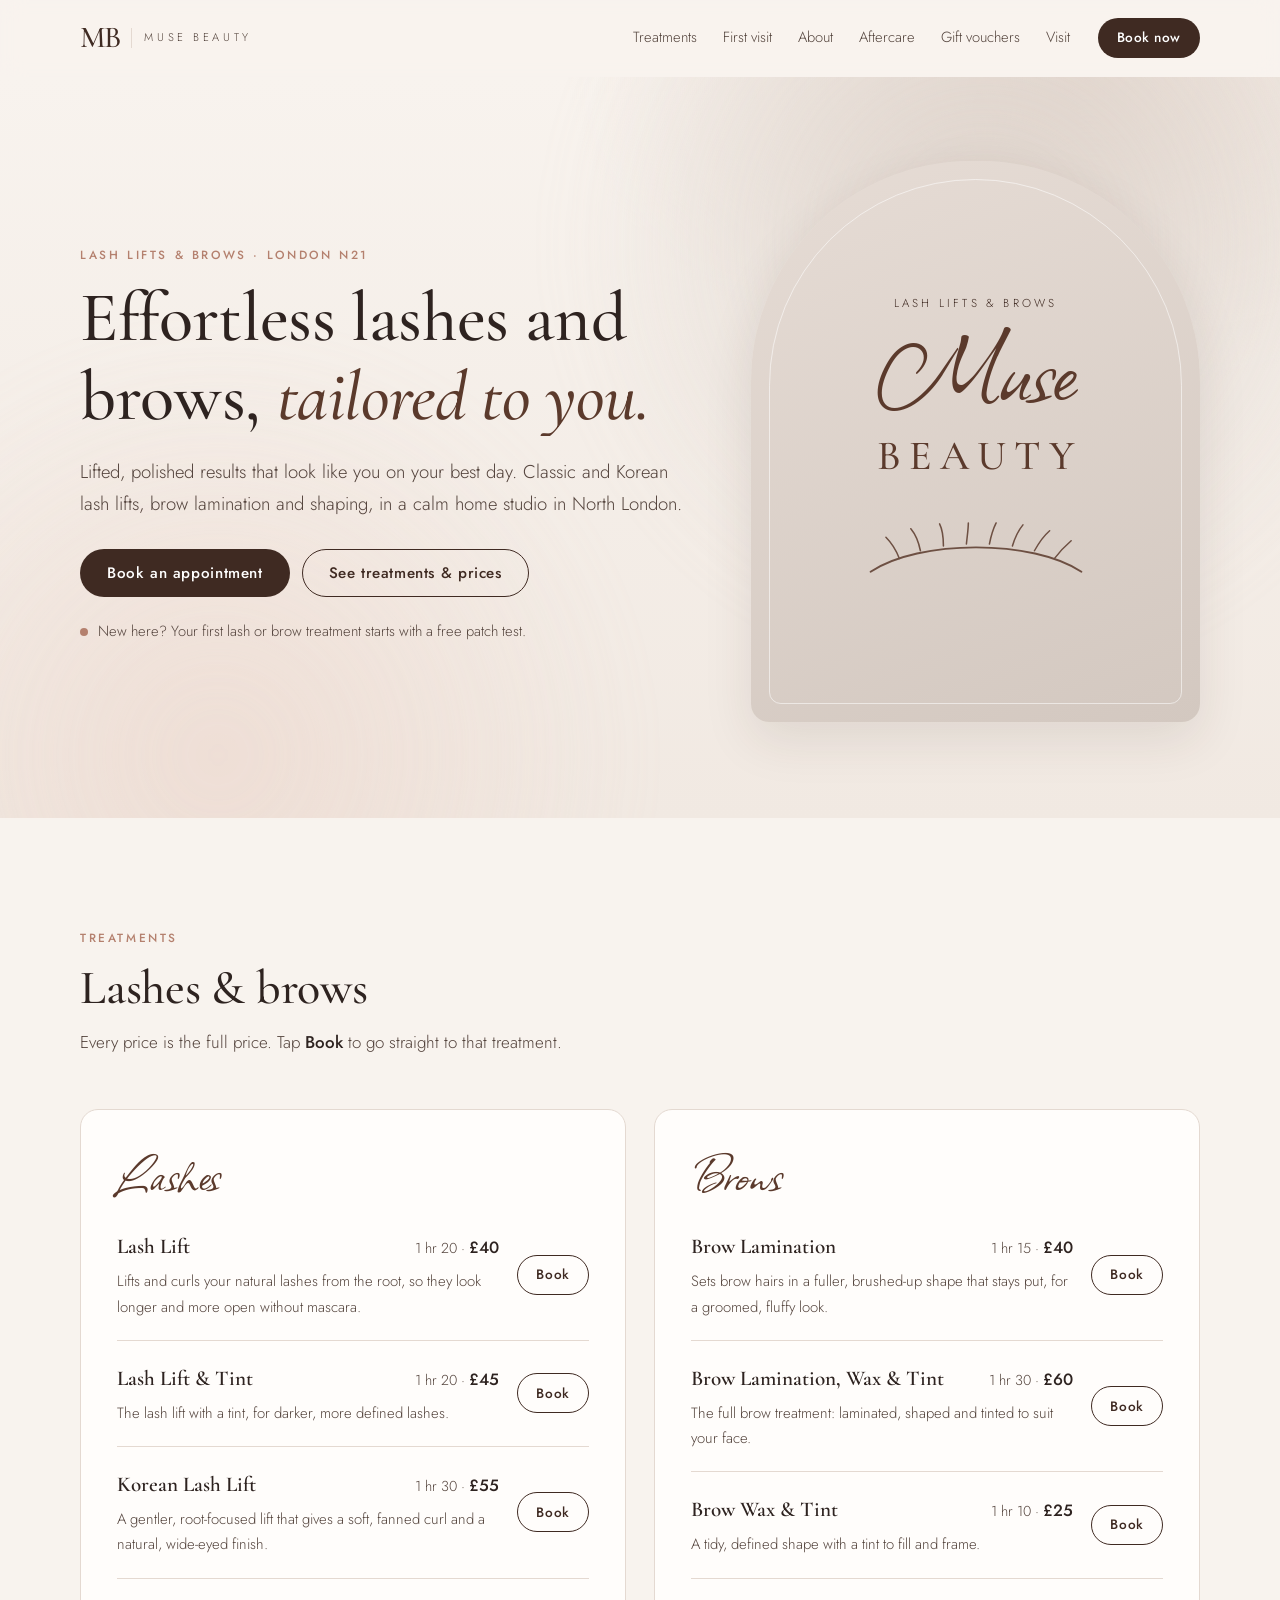
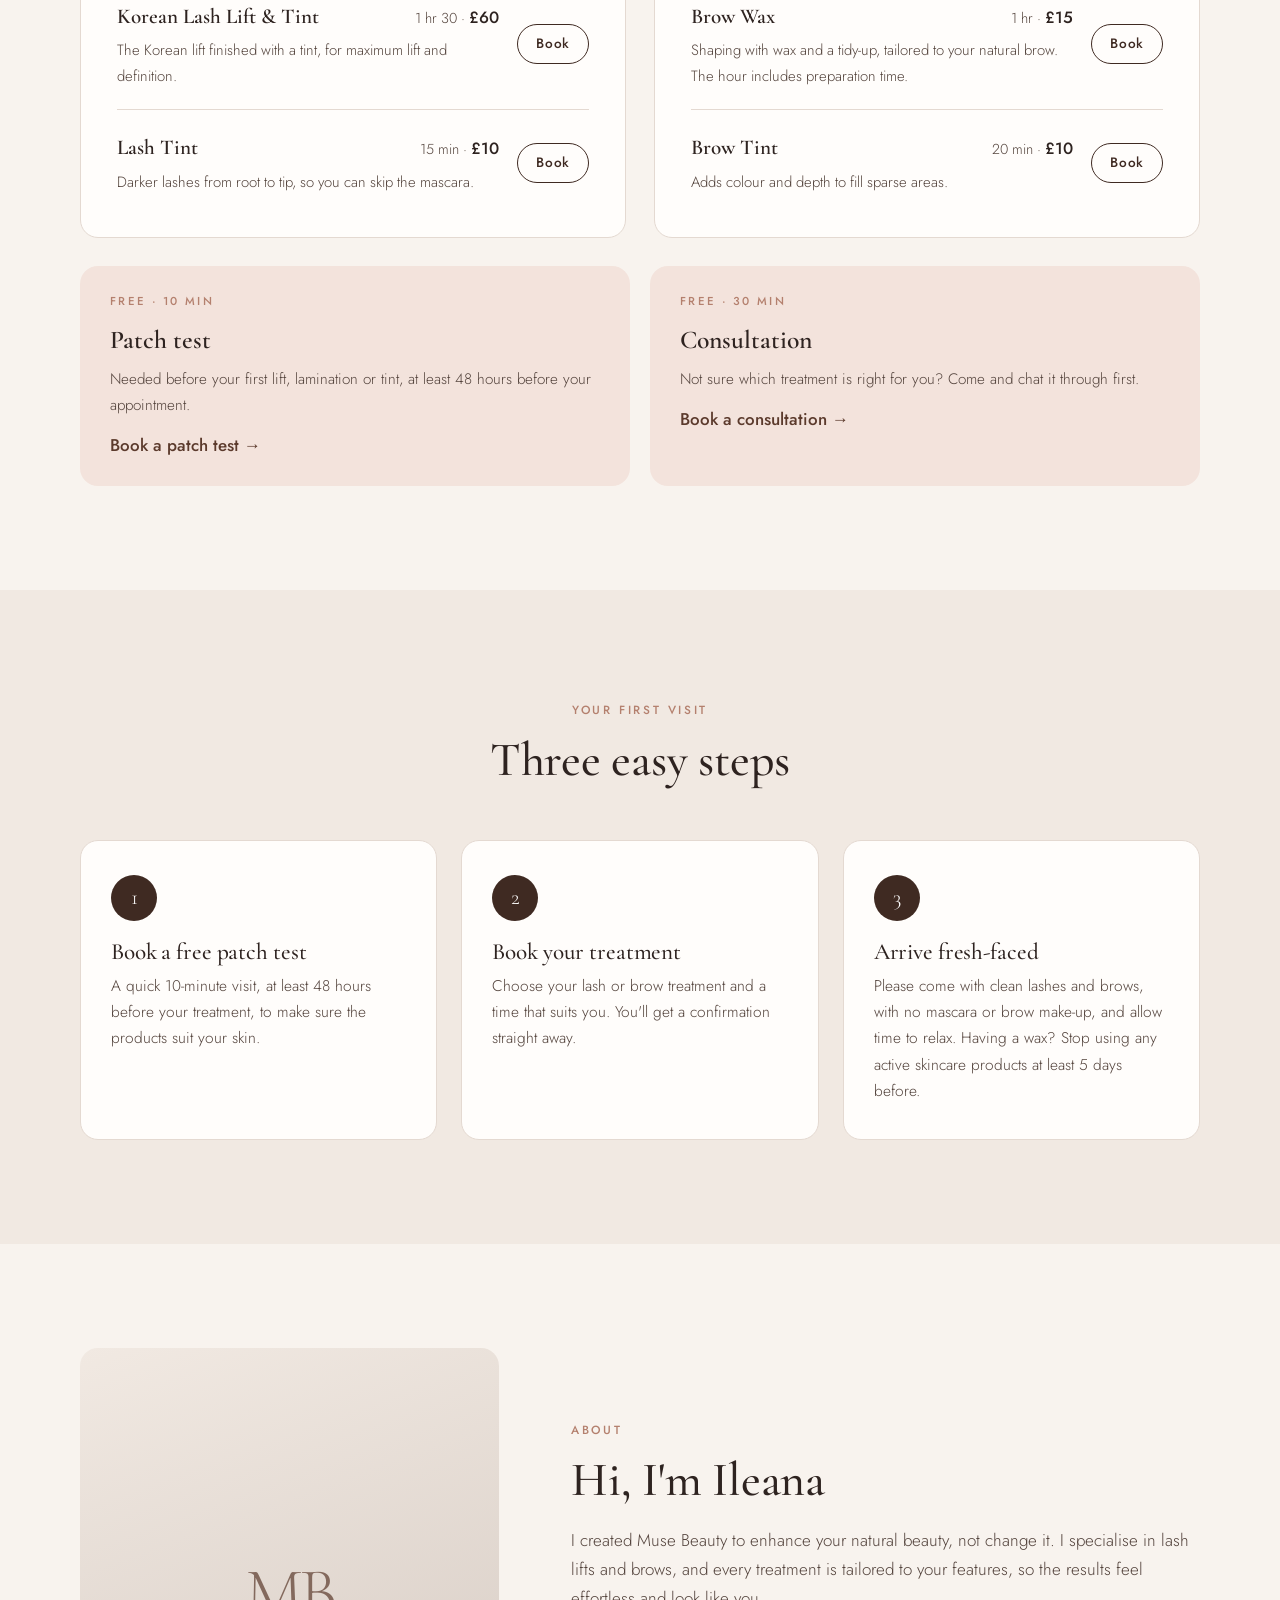
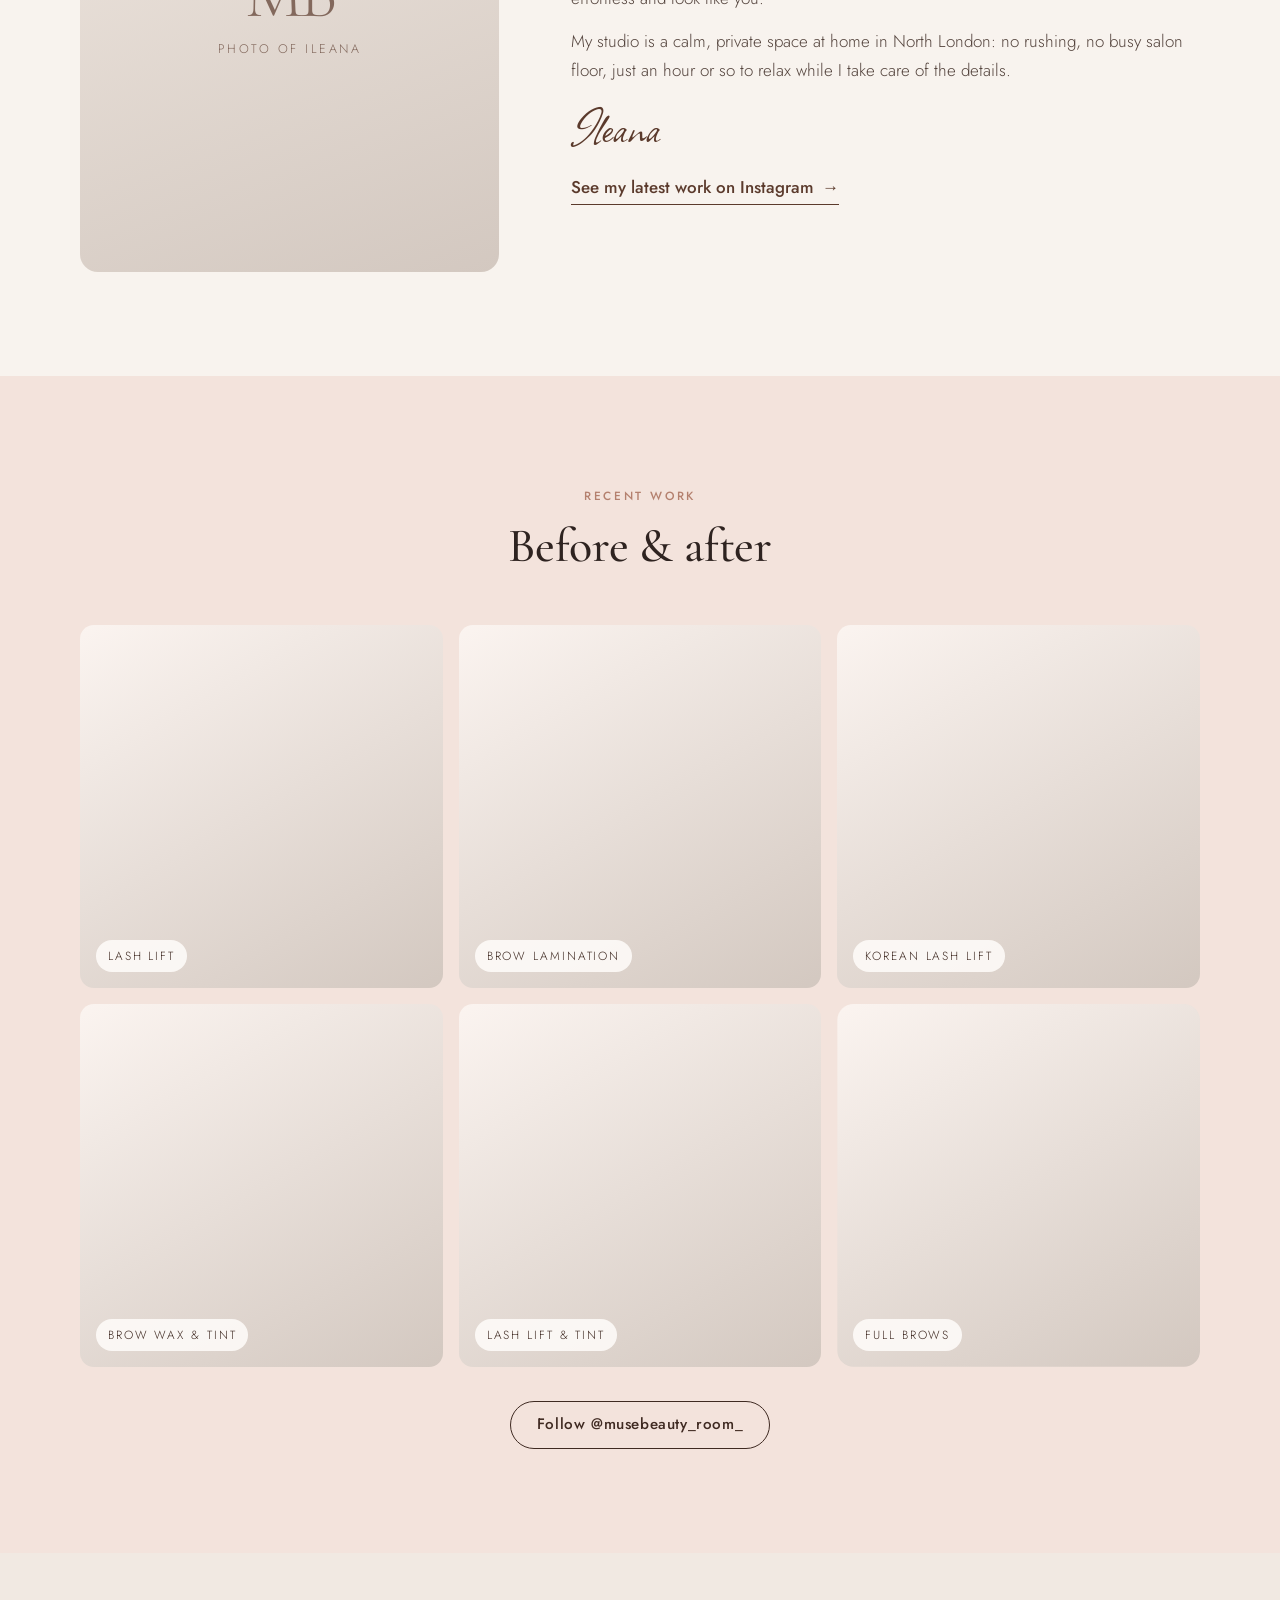
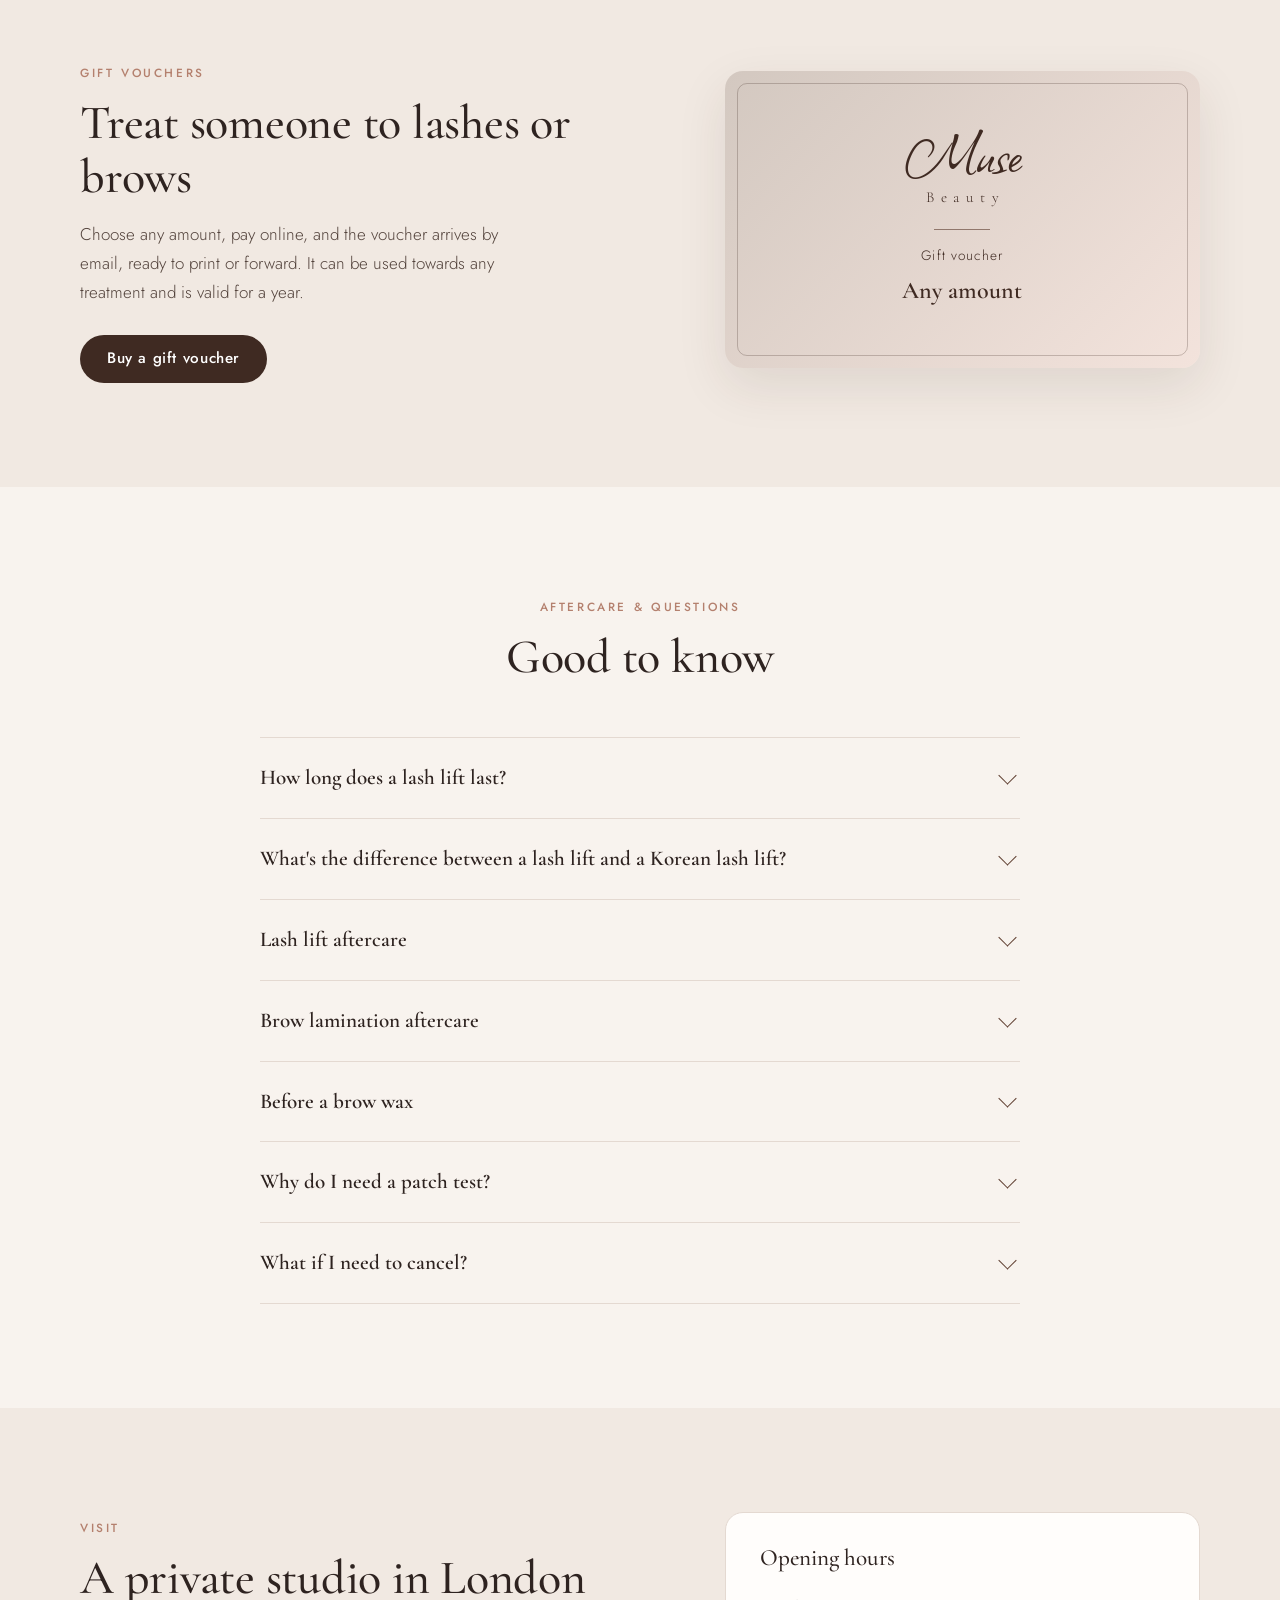
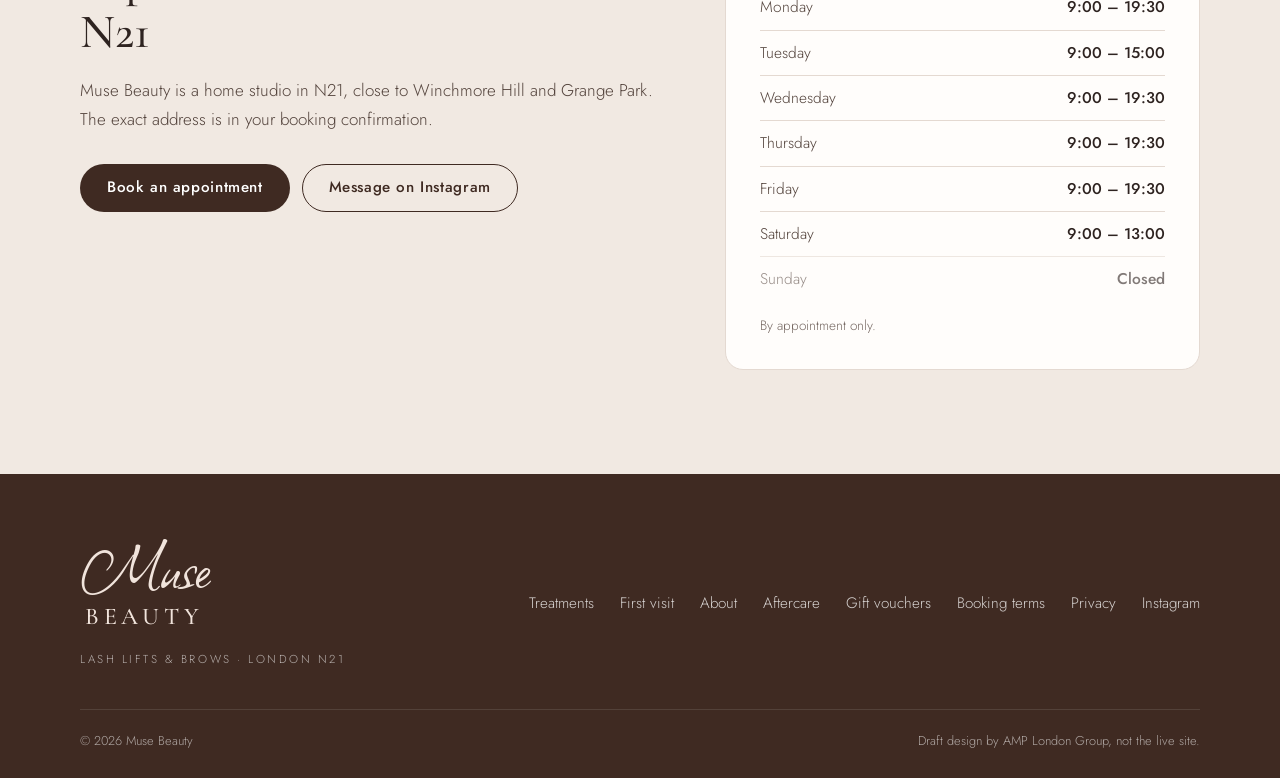
==== commit 42c5d2c3: "Booking terms + privacy pages, Ileana's answers (deposit, payment, refunds, vouchers) Co-Authored-By" ====
--- a/index.html
+++ b/index.html
@@ -166,7 +166,7 @@
           </li>
           <li>
             <div class="m-main"><span class="m-name">Brow Wax</span><span class="m-meta">1 hr · <b>£15</b></span></div>
-            <p class="m-desc">Shaping with wax and a tidy-up, tailored to your natural brow.</p>
+            <p class="m-desc">Shaping with wax and a tidy-up, tailored to your natural brow. The hour includes preparation time.</p>
             <a class="m-book" href="https://bookings.gettimely.com/musebeauty1/bb/book?product=5133079:SV" target="_blank" rel="noopener" aria-label="Book Brow Wax">Book</a>
           </li>
           <li>
@@ -249,7 +249,7 @@
     <div class="voucher-copy" data-motion="rise">
       <span class="eyebrow">Gift vouchers</span>
       <h2>Treat someone to lashes or brows</h2>
-      <p>Choose any amount, pay online, and the voucher arrives by email, ready to print or forward. It can be used towards any treatment.</p>
+      <p>Choose any amount, pay online, and the voucher arrives by email, ready to print or forward. It can be used towards any treatment and is valid for a year.</p>
       <a class="btn btn-dark" href="https://musebeauty1.gettimely.com/#gift-vouchers" target="_blank" rel="noopener">Buy a gift voucher</a>
     </div>
     <div class="voucher-card" data-motion="unveil" aria-hidden="true">
@@ -304,7 +304,7 @@
       </details>
       <details>
         <summary>What if I need to cancel?</summary>
-        <p>Please give at least 48 hours' notice so the time can be offered to someone else. You can manage your booking from your confirmation email.</p>
+        <p>Please give at least 48 hours' notice to cancel or move, so the time can be offered to someone else. A deposit is taken when you book, and it's kept if you cancel later than that or don't turn up. You can manage your booking from your confirmation email. See the full <a href="booking-terms.html">booking terms</a>.</p>
       </details>
     </div>
   </div>
@@ -352,6 +352,8 @@
       <a href="#about">About</a>
       <a href="#aftercare">Aftercare</a>
       <a href="#vouchers">Gift vouchers</a>
+      <a href="booking-terms.html">Booking terms</a>
+      <a href="privacy.html">Privacy</a>
       <a href="https://www.instagram.com/musebeauty_room_" target="_blank" rel="noopener">Instagram</a>
     </nav>
   </div>
--- a/css/style.css
+++ b/css/style.css
@@ -227,3 +227,16 @@
 .v-label { font-size: 0.85rem; letter-spacing: 0.08em; }
 .v-amount { font-family: var(--serif); font-size: 1.5rem; font-weight: 600; }
 @media (max-width: 960px) { .voucher-in { grid-template-columns: 1fr; gap: 36px; } .voucher-card { max-width: 420px; } }
+
+/* Legal pages (added 14 Nov 2026) */
+.legal-page .site-header { position: sticky; top: 0; }
+.legal-nav { margin-left: auto; font-size: 0.92rem; }
+.legal-nav a { text-decoration: none; }
+.legal-nav a:hover { text-decoration: underline; }
+.legal h1 { margin: 8px 0 6px; }
+.legal h2 { font-size: 1.5rem; margin: 34px 0 8px; }
+.legal p + p { margin-top: 10px; }
+.legal .updated { font-size: 0.9rem; opacity: 0.75; }
+.legal a { color: var(--mocha); }
+.tbc { background: #FFE9A8; color: var(--ink); padding: 1px 6px; border-radius: 4px; font-size: 0.85em; font-weight: 500; }
+@media (max-width: 960px) { .legal-nav { display: none; } }
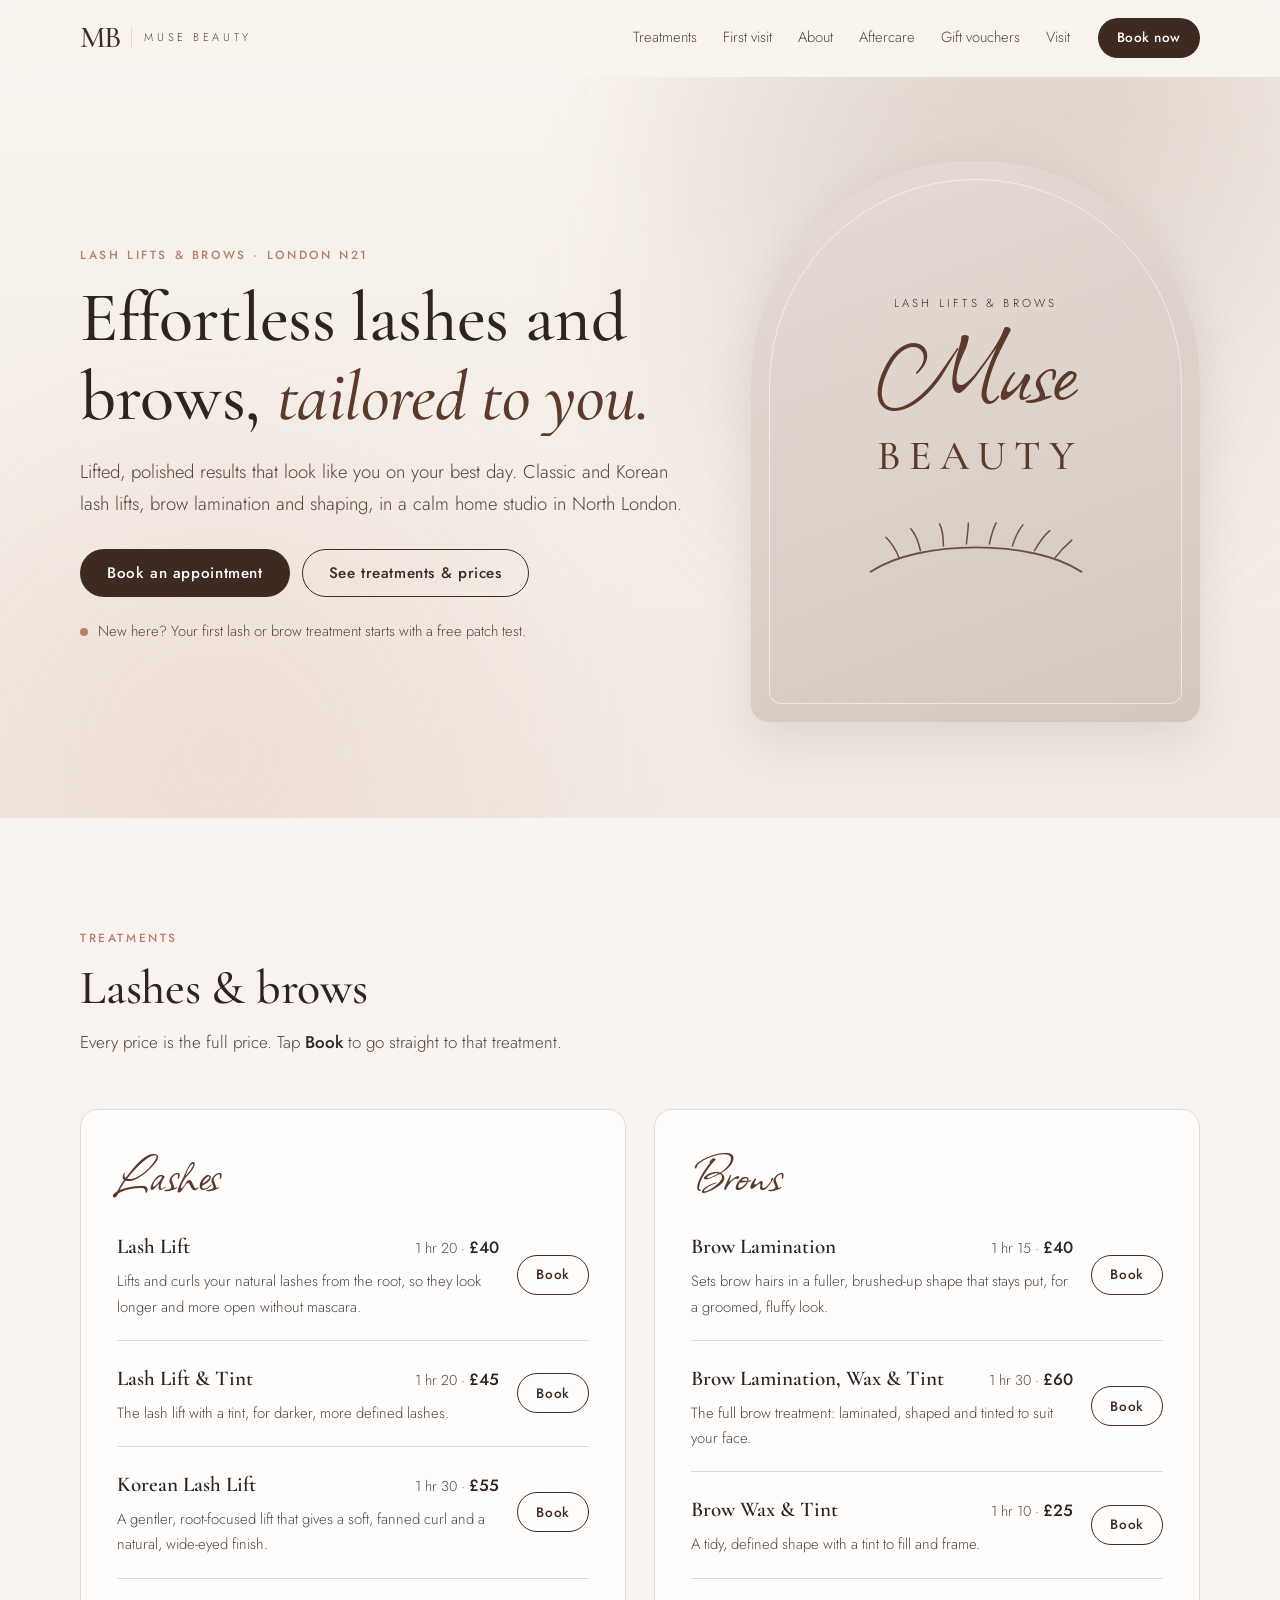
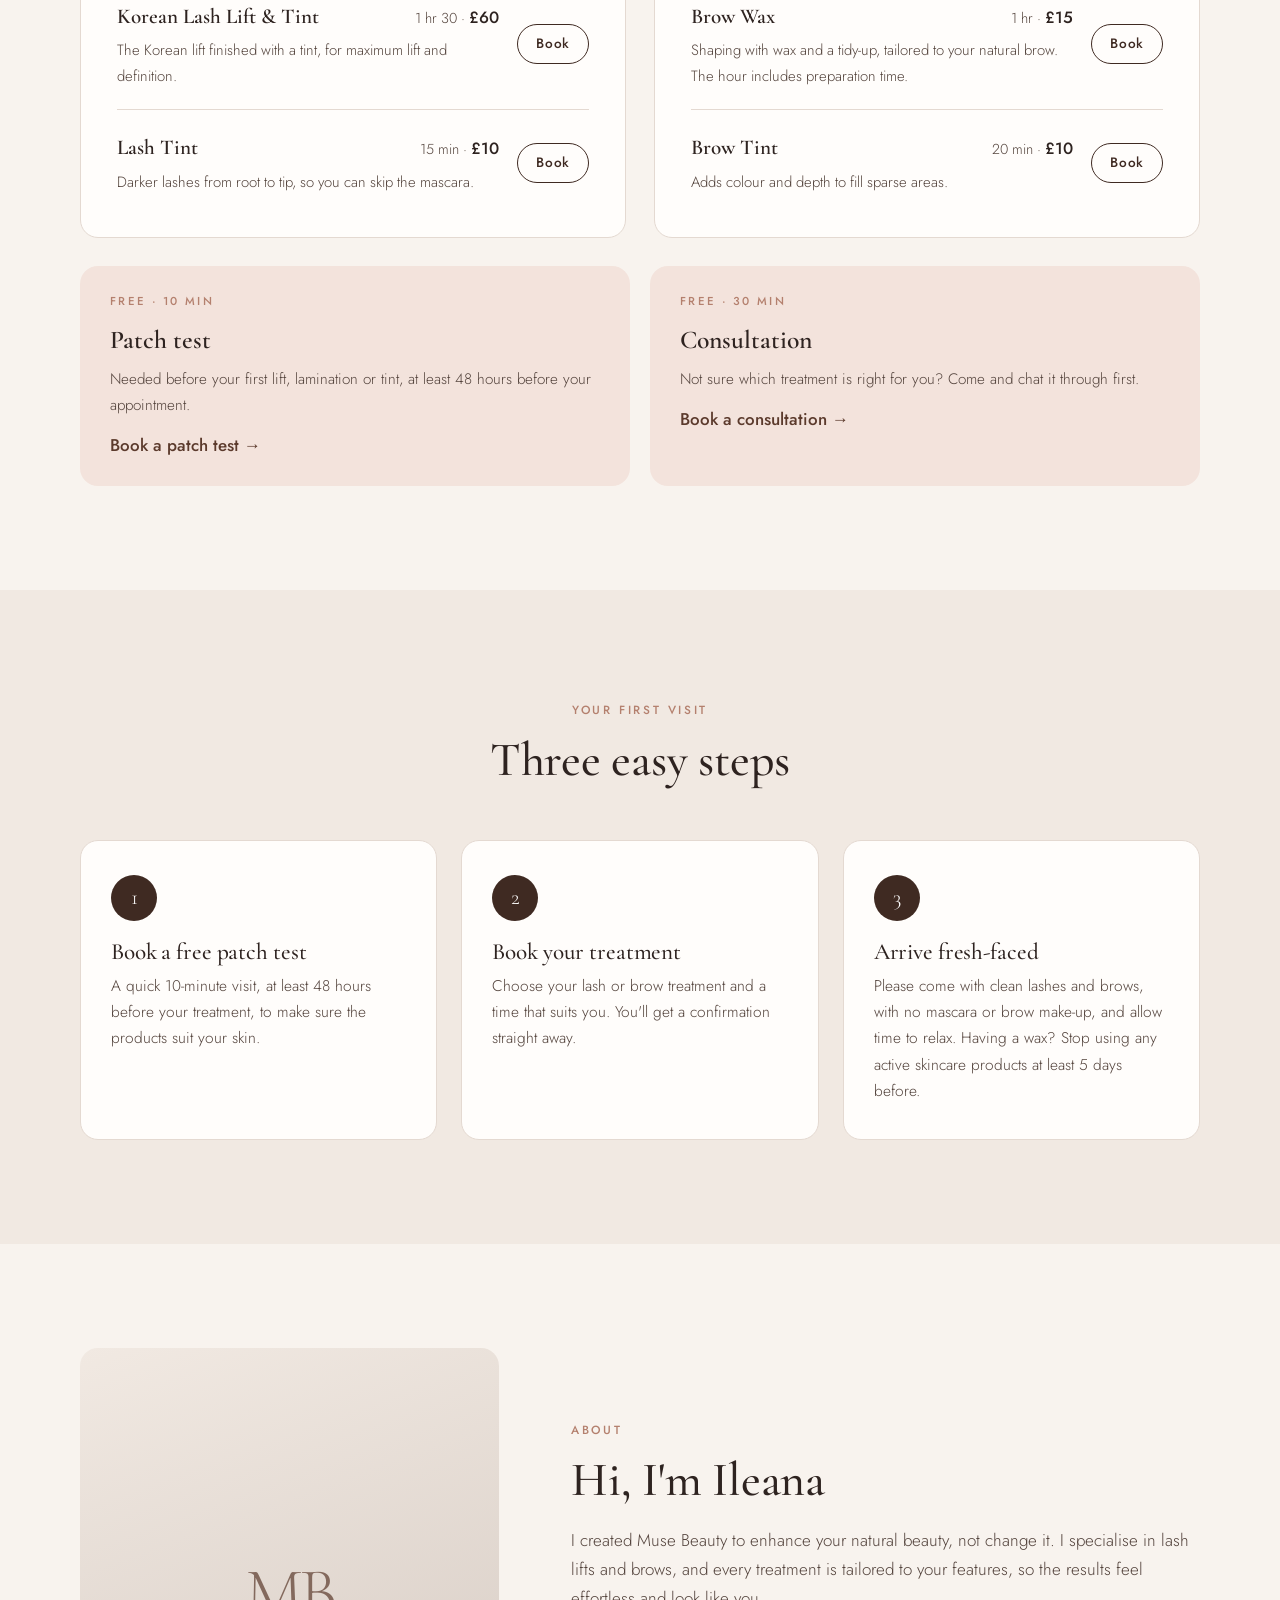
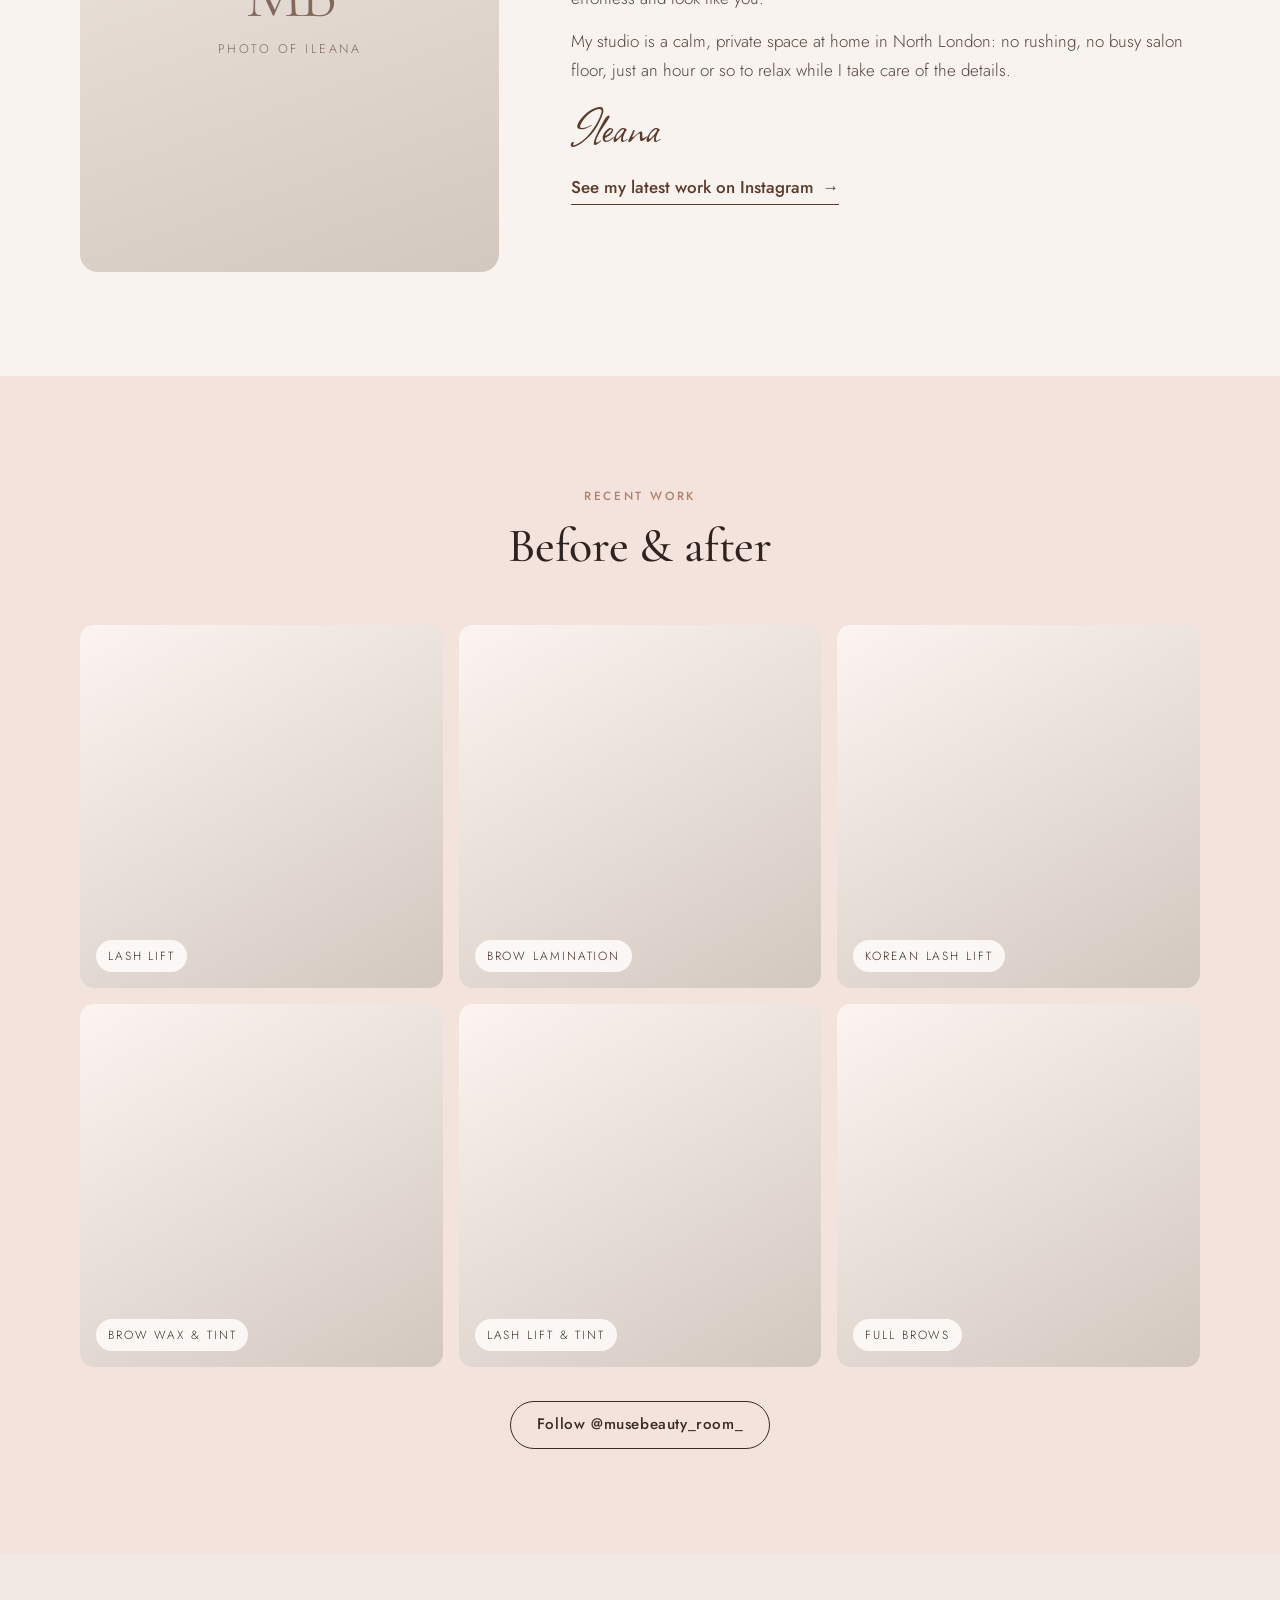
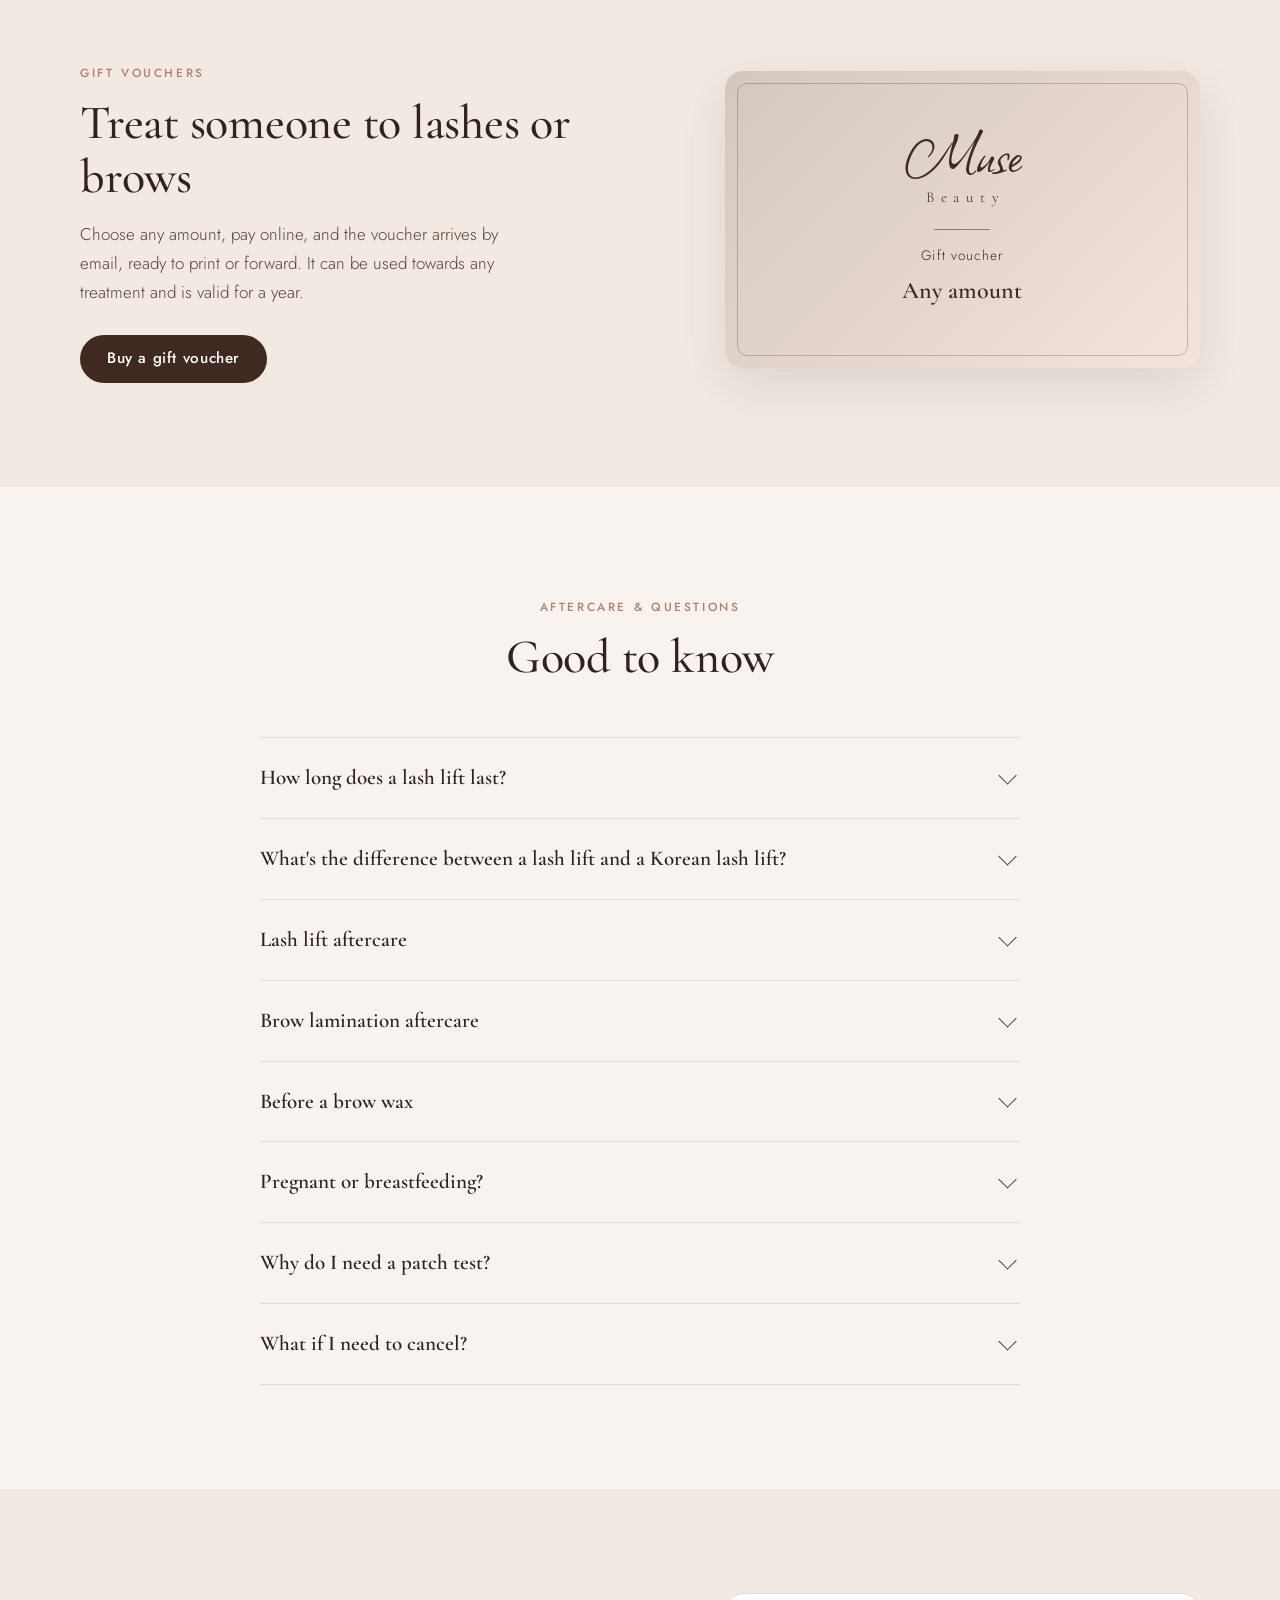
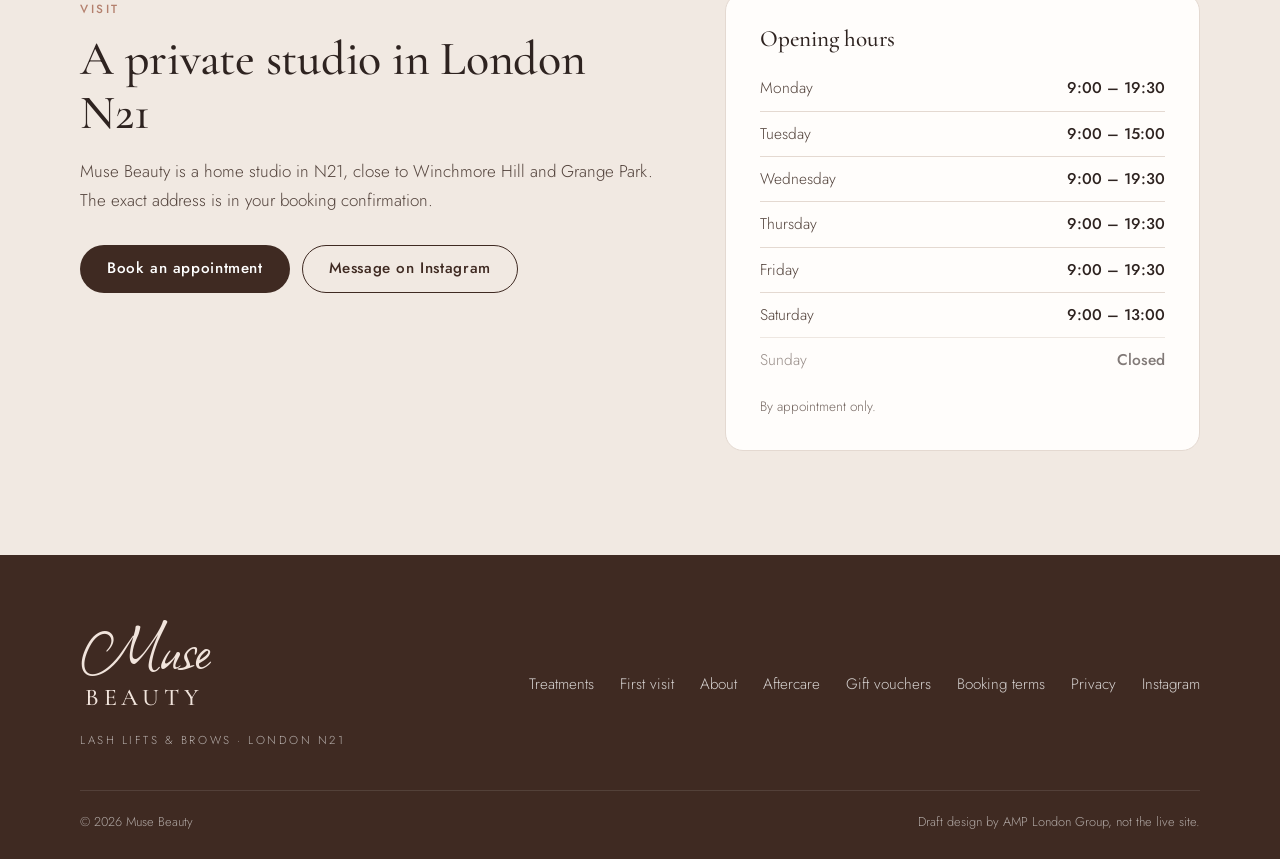
==== commit d318e851: "Pregnancy note, photo consent, birthday offers in privacy Co-Authored-By: Claude Opus 5.5 <noreply@a" ====
--- a/index.html
+++ b/index.html
@@ -299,6 +299,10 @@
         <p>It's recommended that you stop using any active skincare products, such as retinol or exfoliating acids, for at least 5 days before your wax appointment. Active products make the skin more sensitive, so waxing over them can cause redness or lifting. If you're unsure about something you use, ask before you book.</p>
       </details>
       <details>
+        <summary>Pregnant or breastfeeding?</summary>
+        <p>Please let us know when you book. Hormone changes can make skin more sensitive and lash and brow results less predictable, so we'll talk it through with you first. We may suggest a new patch test, or waiting until after your baby arrives for some treatments.</p>
+      </details>
+      <details>
         <summary>Why do I need a patch test?</summary>
         <p>Lifting, lamination and tinting products can cause a reaction in a small number of people. A quick patch test at least 48 hours before your first treatment keeps you safe. It's free.</p>
       </details>
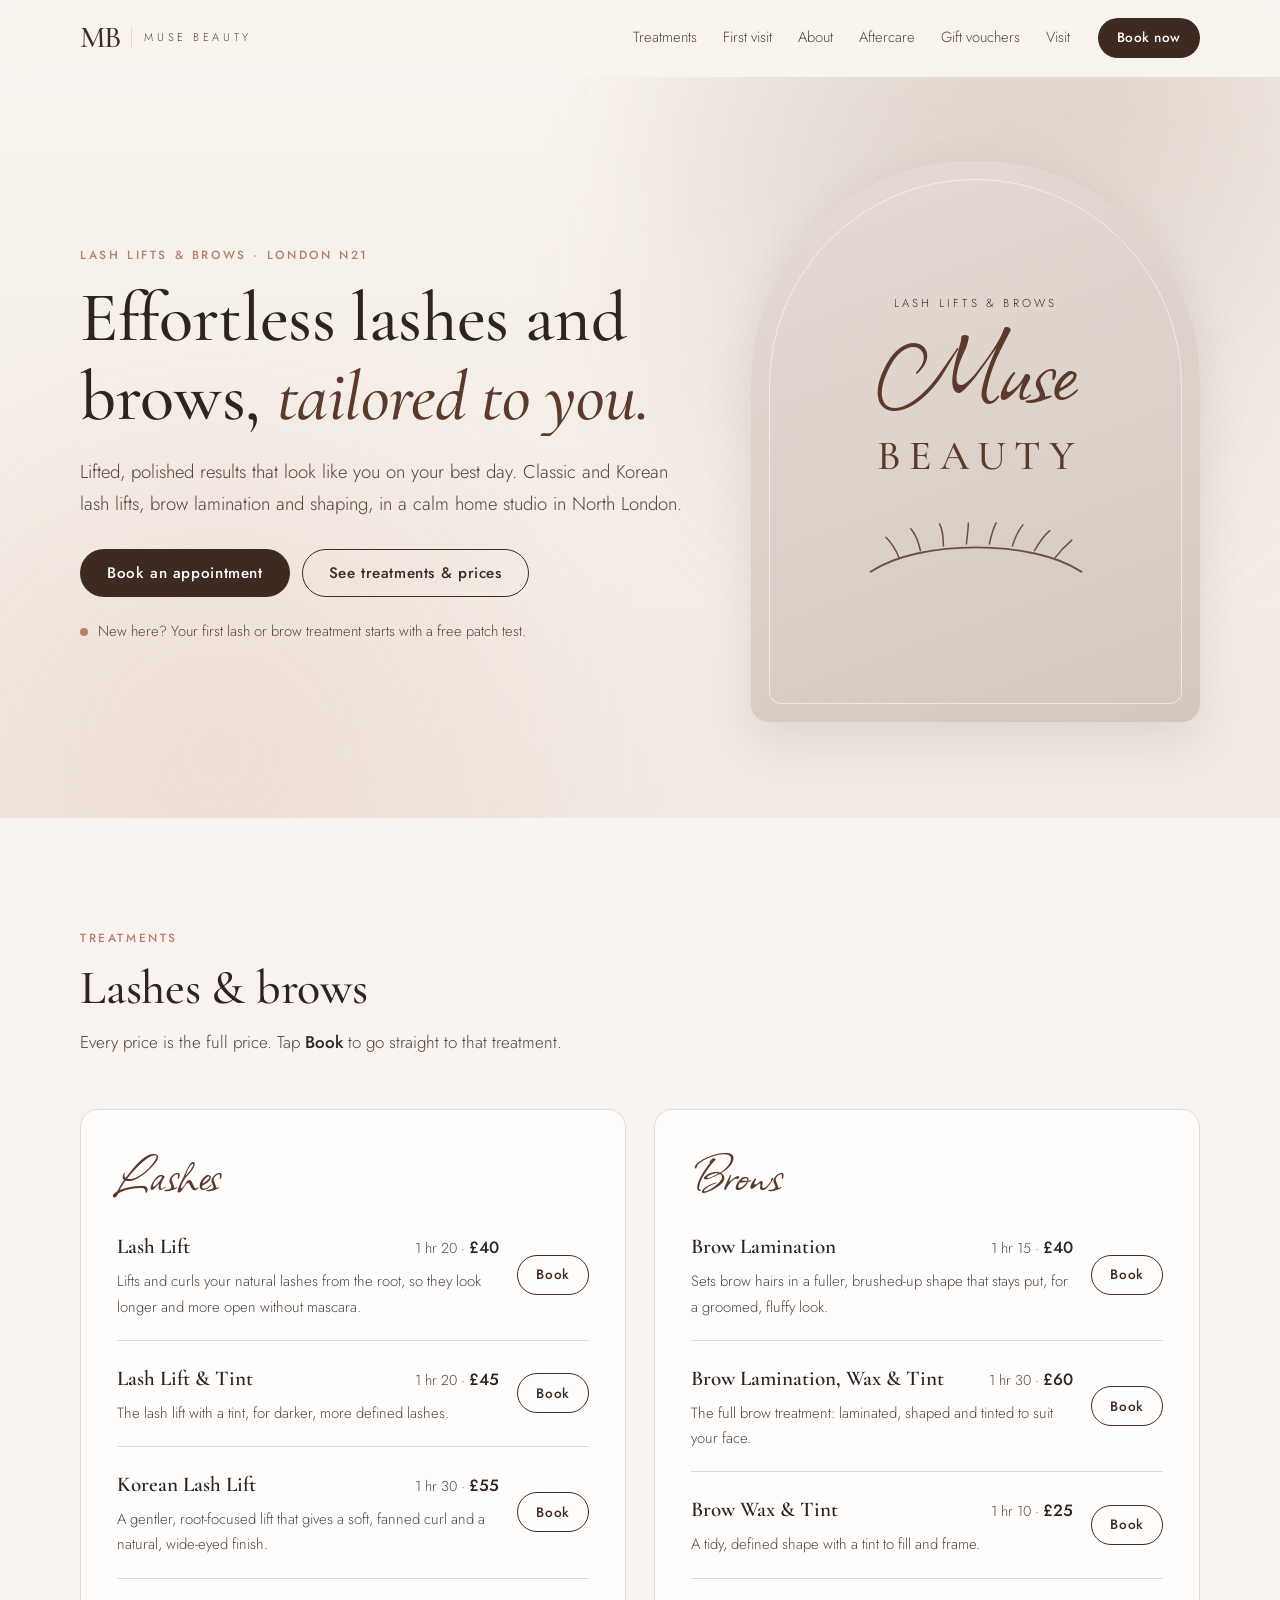
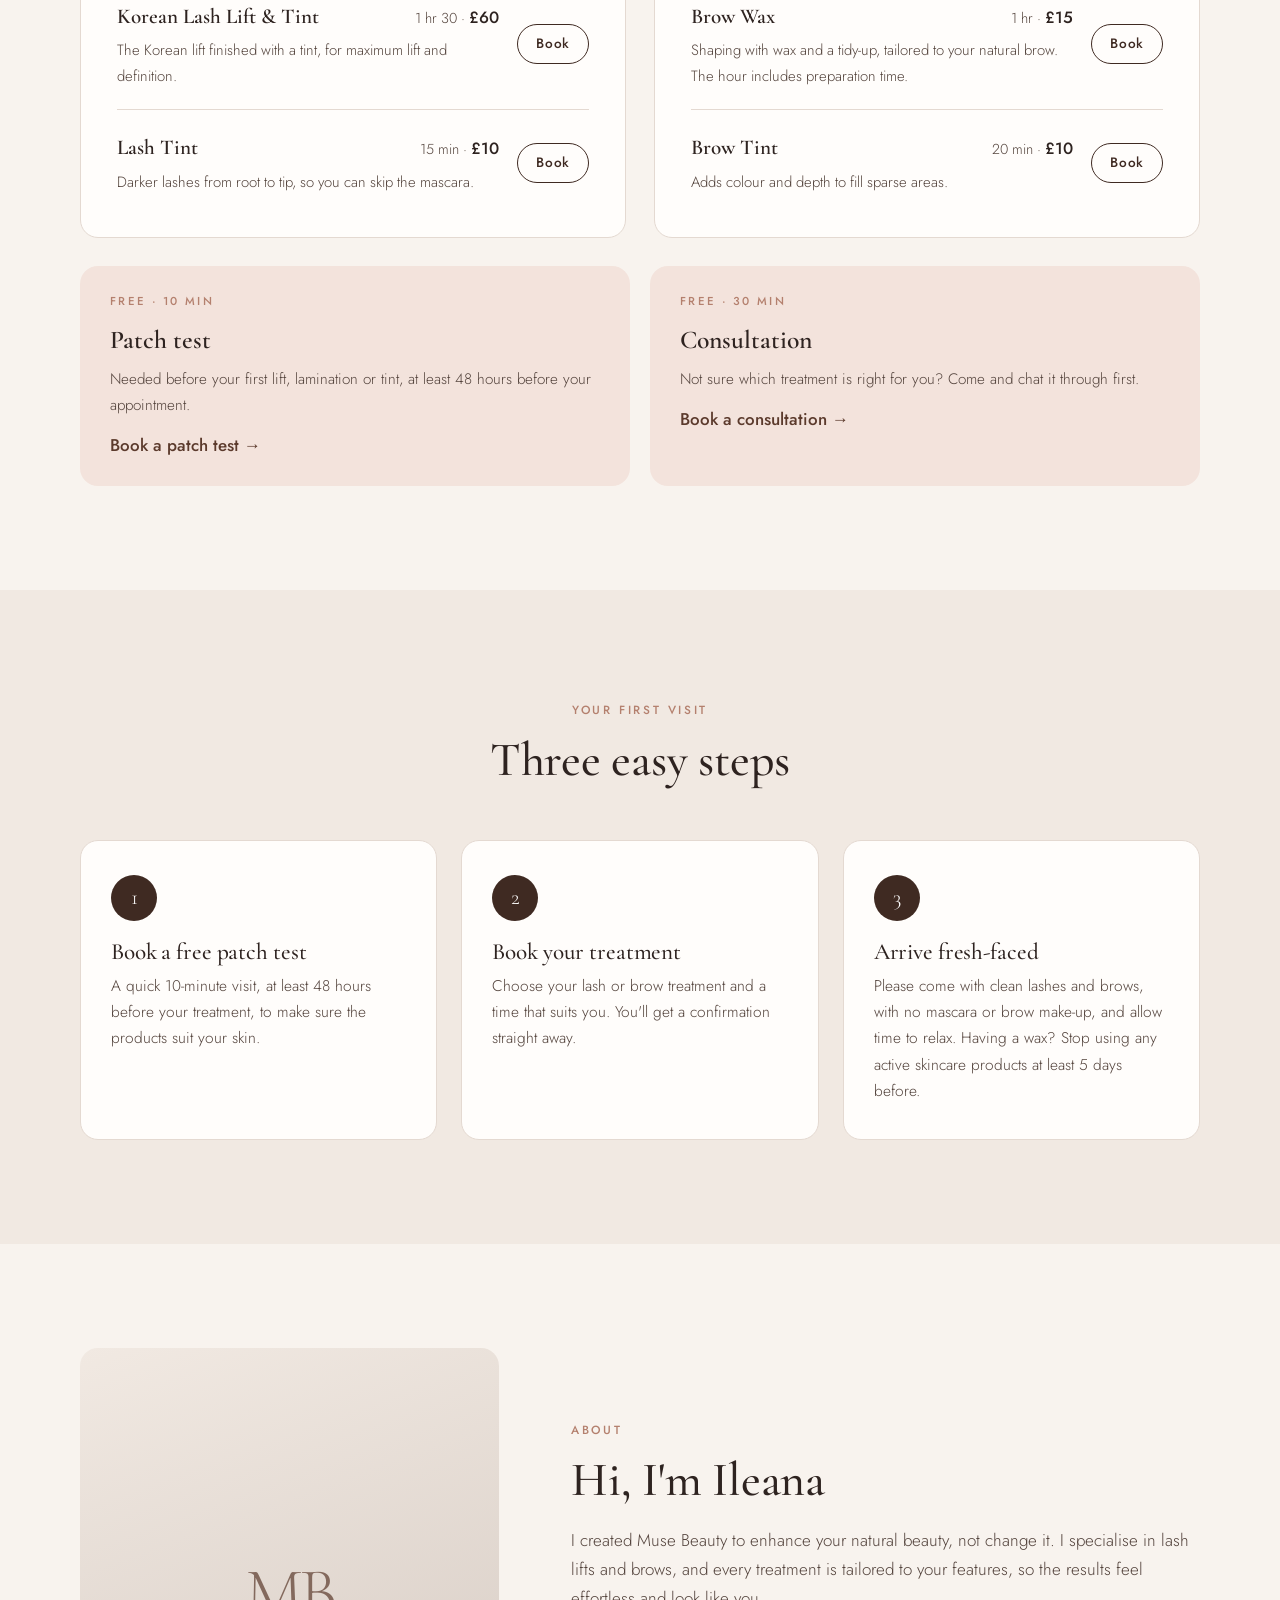
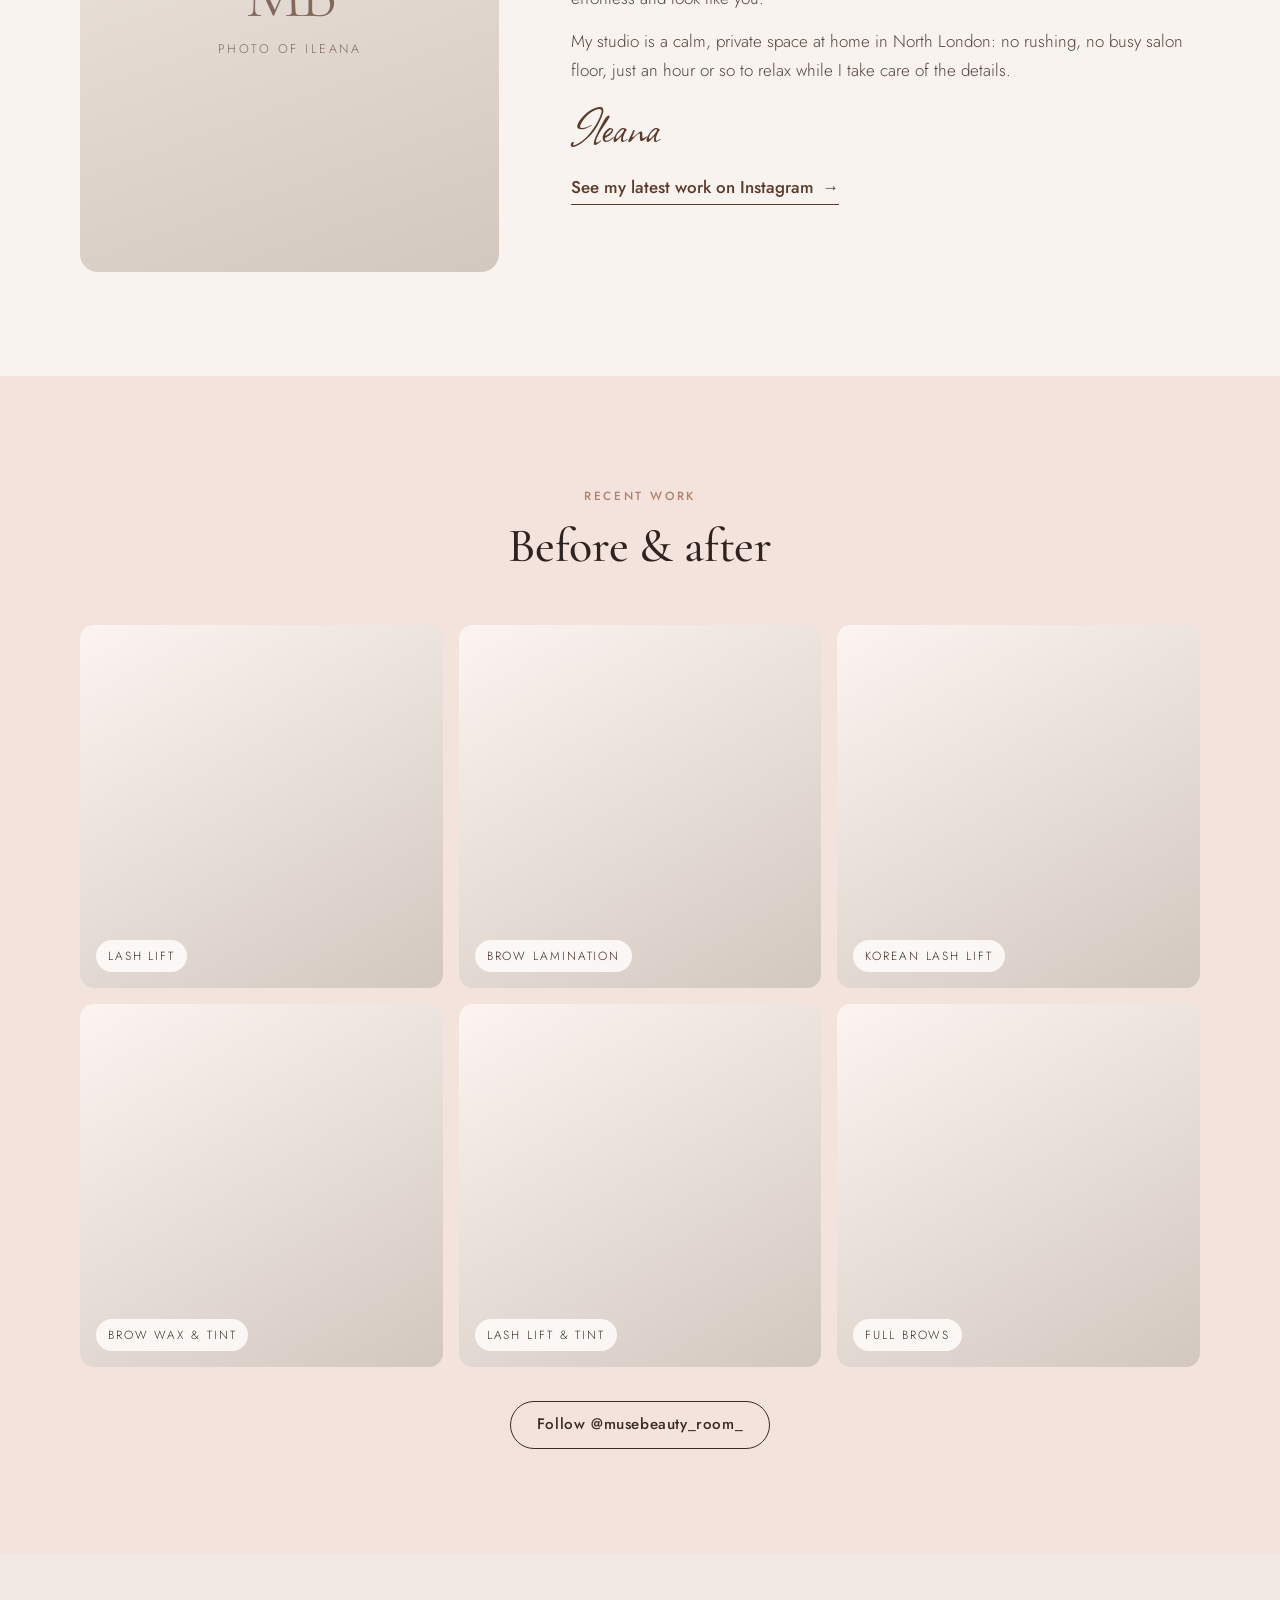
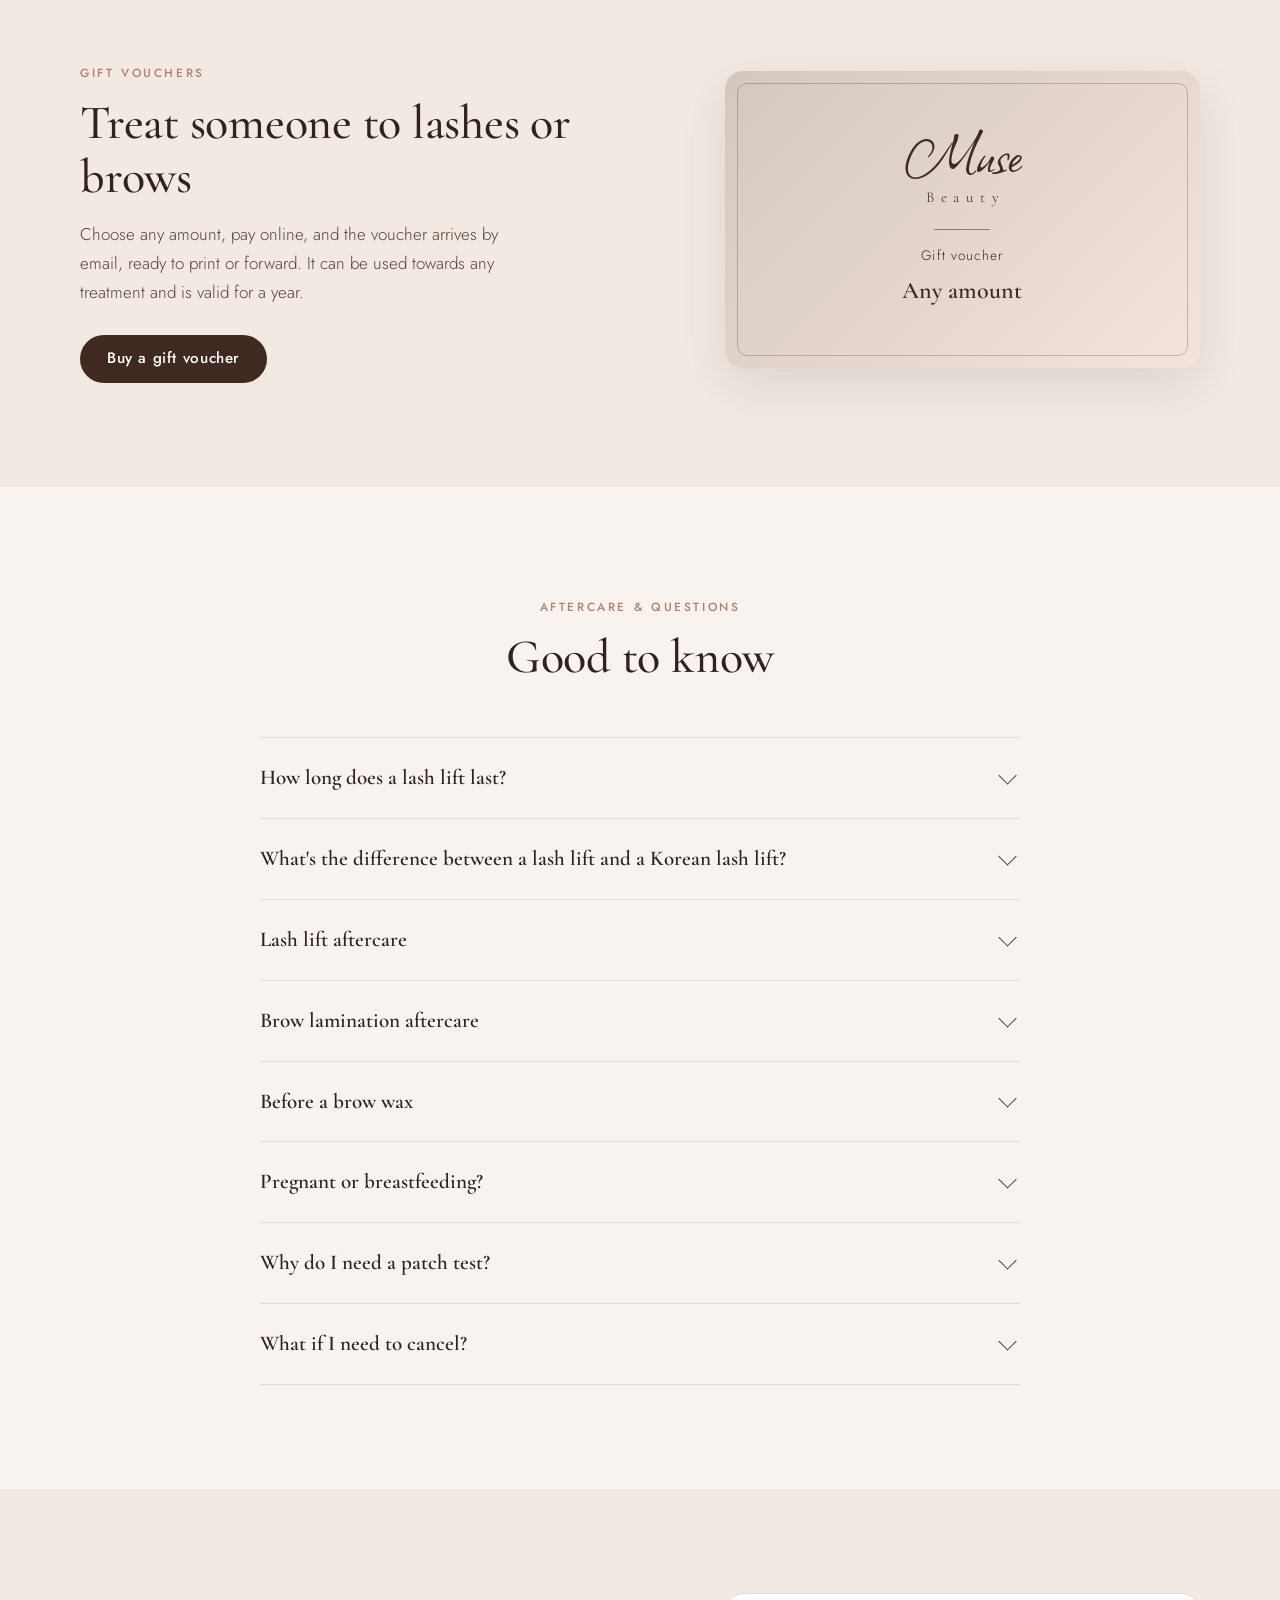
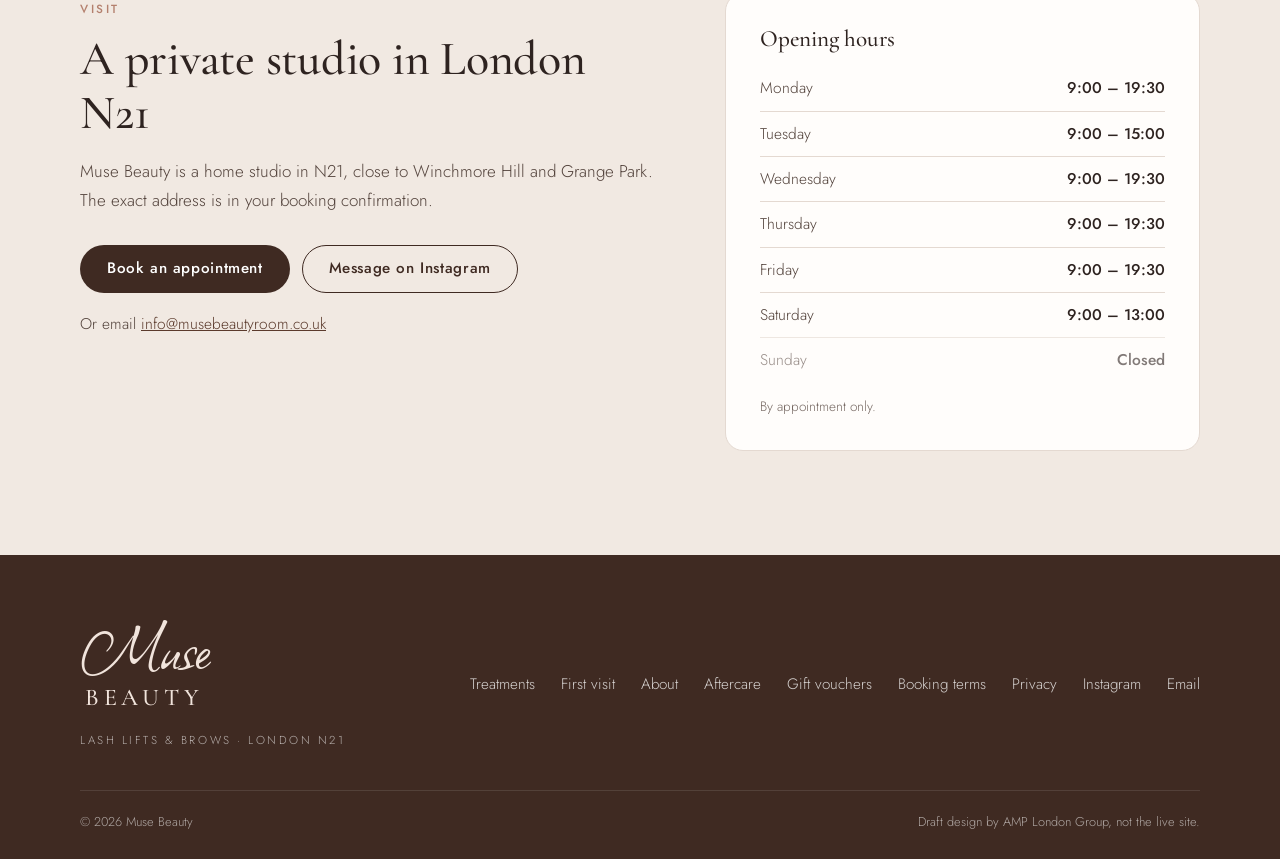
==== commit 10b9e9a1: "Add contact email Co-Authored-By: Claude Opus 5.5 <noreply@anthropic.com>" ====
--- a/index.html
+++ b/index.html
@@ -19,6 +19,7 @@
   "description": "Lash lifts, Korean lash lifts, brow lamination, waxing and tinting in a home studio in London N21.",
   "address": { "@type": "PostalAddress", "addressLocality": "London", "postalCode": "N21", "addressCountry": "GB" },
   "employee": { "@type": "Person", "name": "Ileana Alexandrou", "jobTitle": "Lash lift and brow artist" },
+  "email": "info@musebeautyroom.co.uk",
   "sameAs": ["https://www.instagram.com/musebeauty_room_"],
   "openingHoursSpecification": [
     { "@type": "OpeningHoursSpecification", "dayOfWeek": ["Monday","Wednesday","Thursday","Friday"], "opens": "09:00", "closes": "19:30" },
@@ -324,6 +325,7 @@
         <a class="btn btn-dark" href="https://bookings.gettimely.com/musebeauty1/bb/book" target="_blank" rel="noopener">Book an appointment</a>
         <a class="btn btn-line" href="https://www.instagram.com/musebeauty_room_" target="_blank" rel="noopener">Message on Instagram</a>
       </div>
+      <p class="contact-line">Or email <a href="mailto:info@musebeautyroom.co.uk">info@musebeautyroom.co.uk</a></p>
     </div>
     <div class="hours" data-motion="rise">
       <h3>Opening hours</h3>
@@ -359,6 +361,7 @@
       <a href="booking-terms.html">Booking terms</a>
       <a href="privacy.html">Privacy</a>
       <a href="https://www.instagram.com/musebeauty_room_" target="_blank" rel="noopener">Instagram</a>
+      <a href="mailto:info@musebeautyroom.co.uk">Email</a>
     </nav>
   </div>
   <div class="wrap f-legal">
--- a/css/style.css
+++ b/css/style.css
@@ -240,3 +240,5 @@
 .legal a { color: var(--mocha); }
 .tbc { background: #FFE9A8; color: var(--ink); padding: 1px 6px; border-radius: 4px; font-size: 0.85em; font-weight: 500; }
 @media (max-width: 960px) { .legal-nav { display: none; } }
+.contact-line { margin-top: 18px; font-size: 0.97rem; }
+.contact-line a { color: var(--mocha); }
